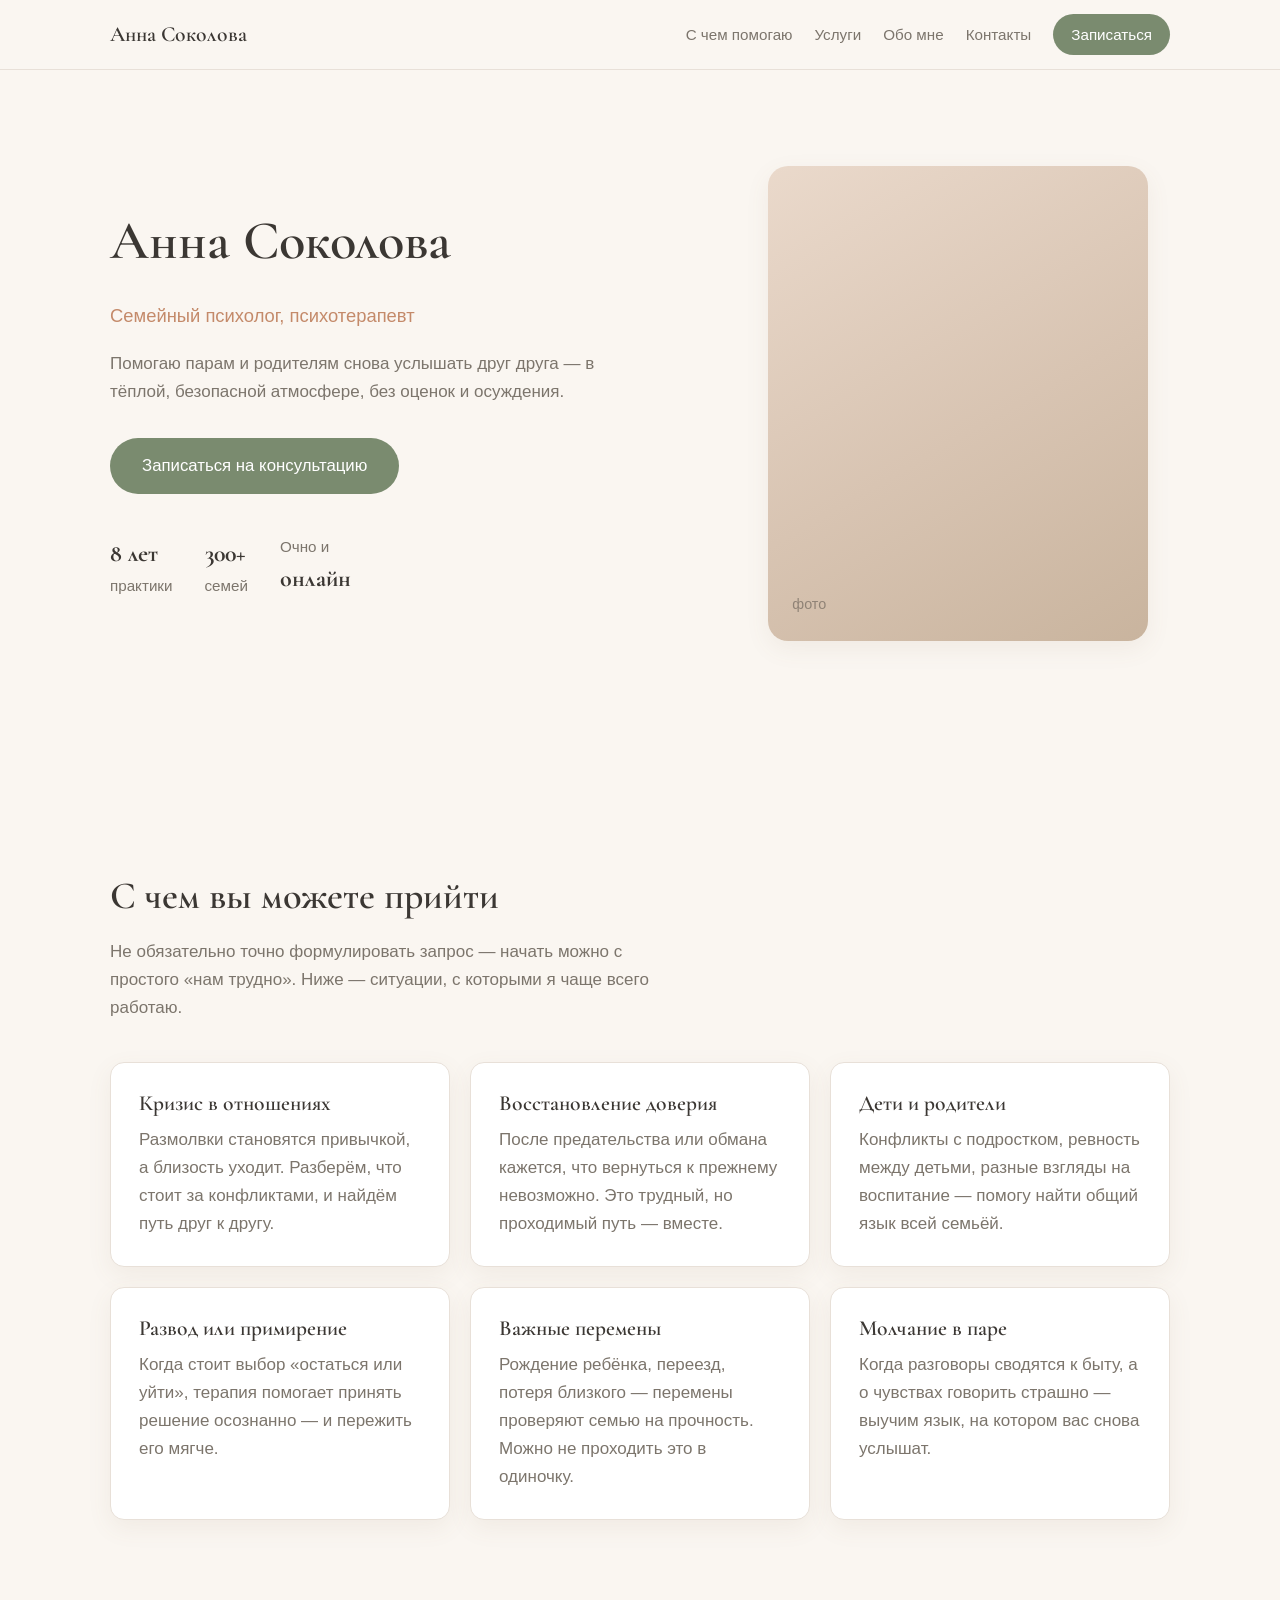
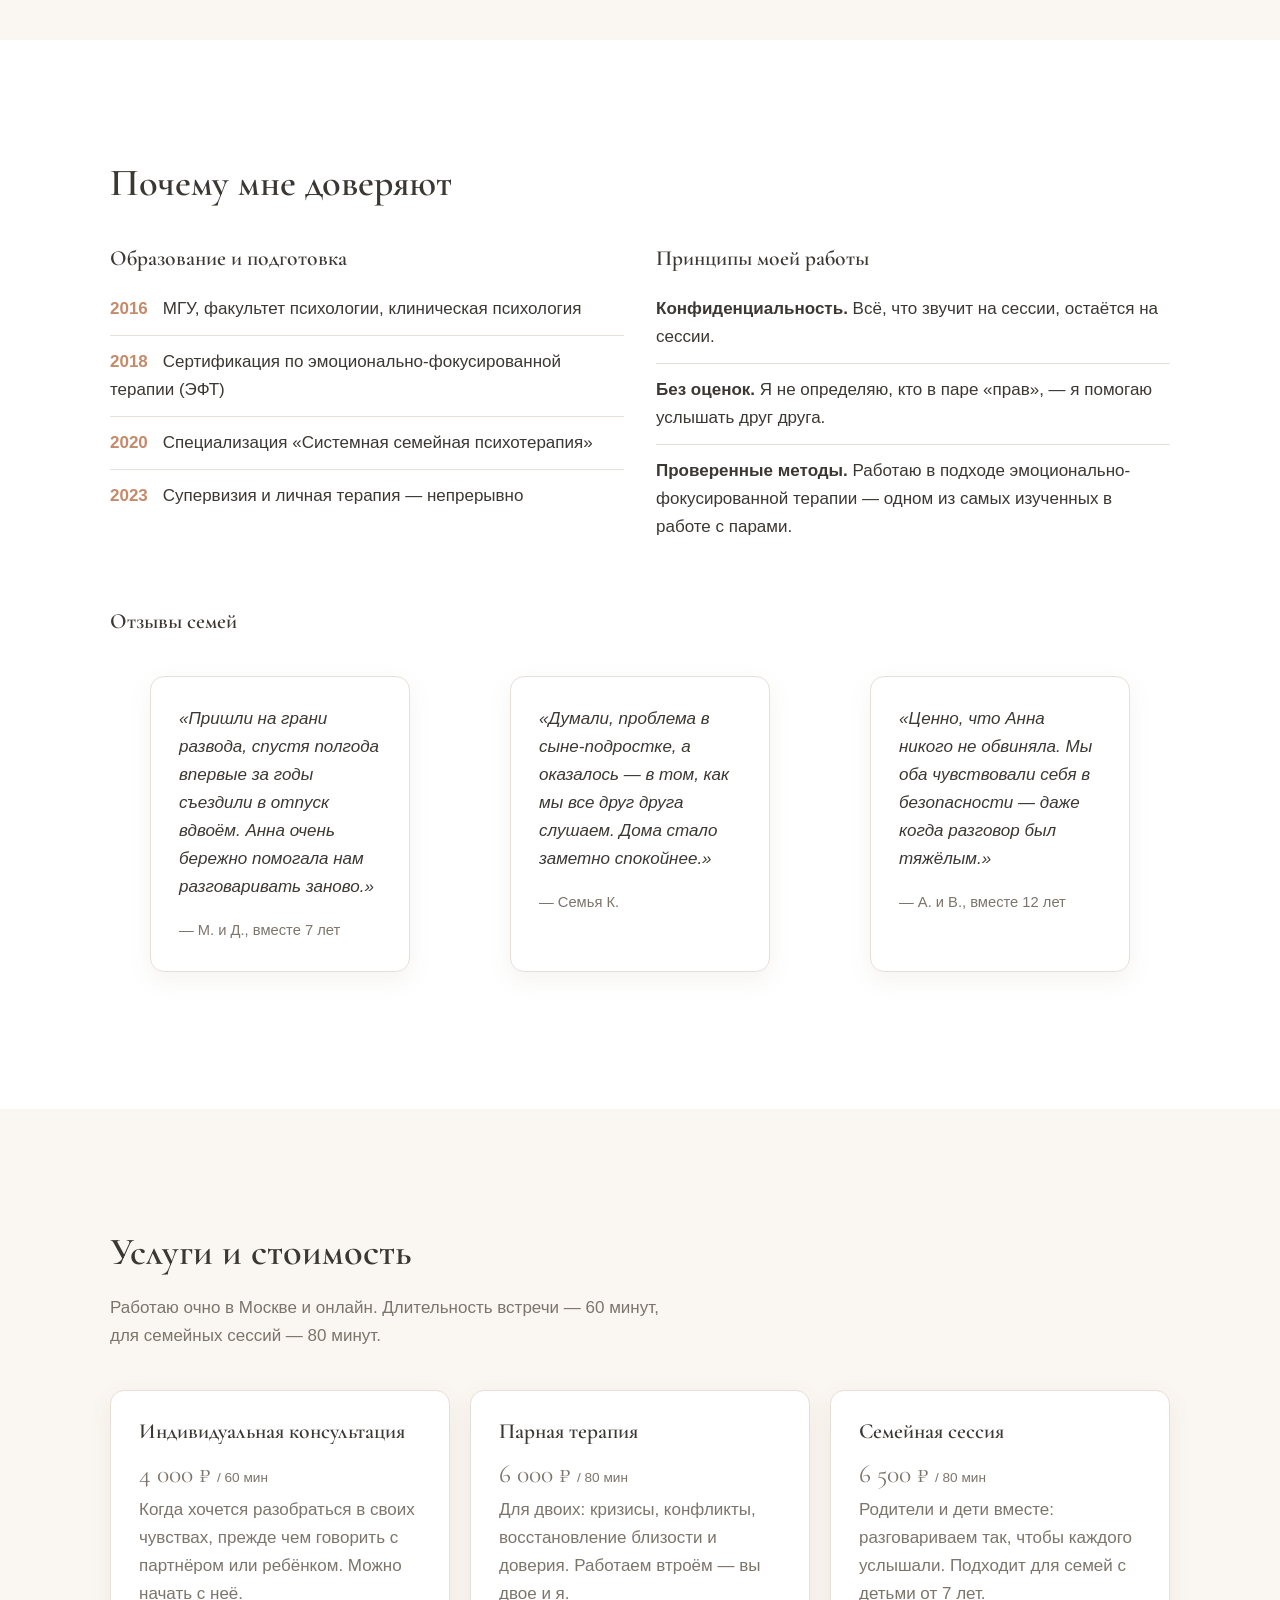
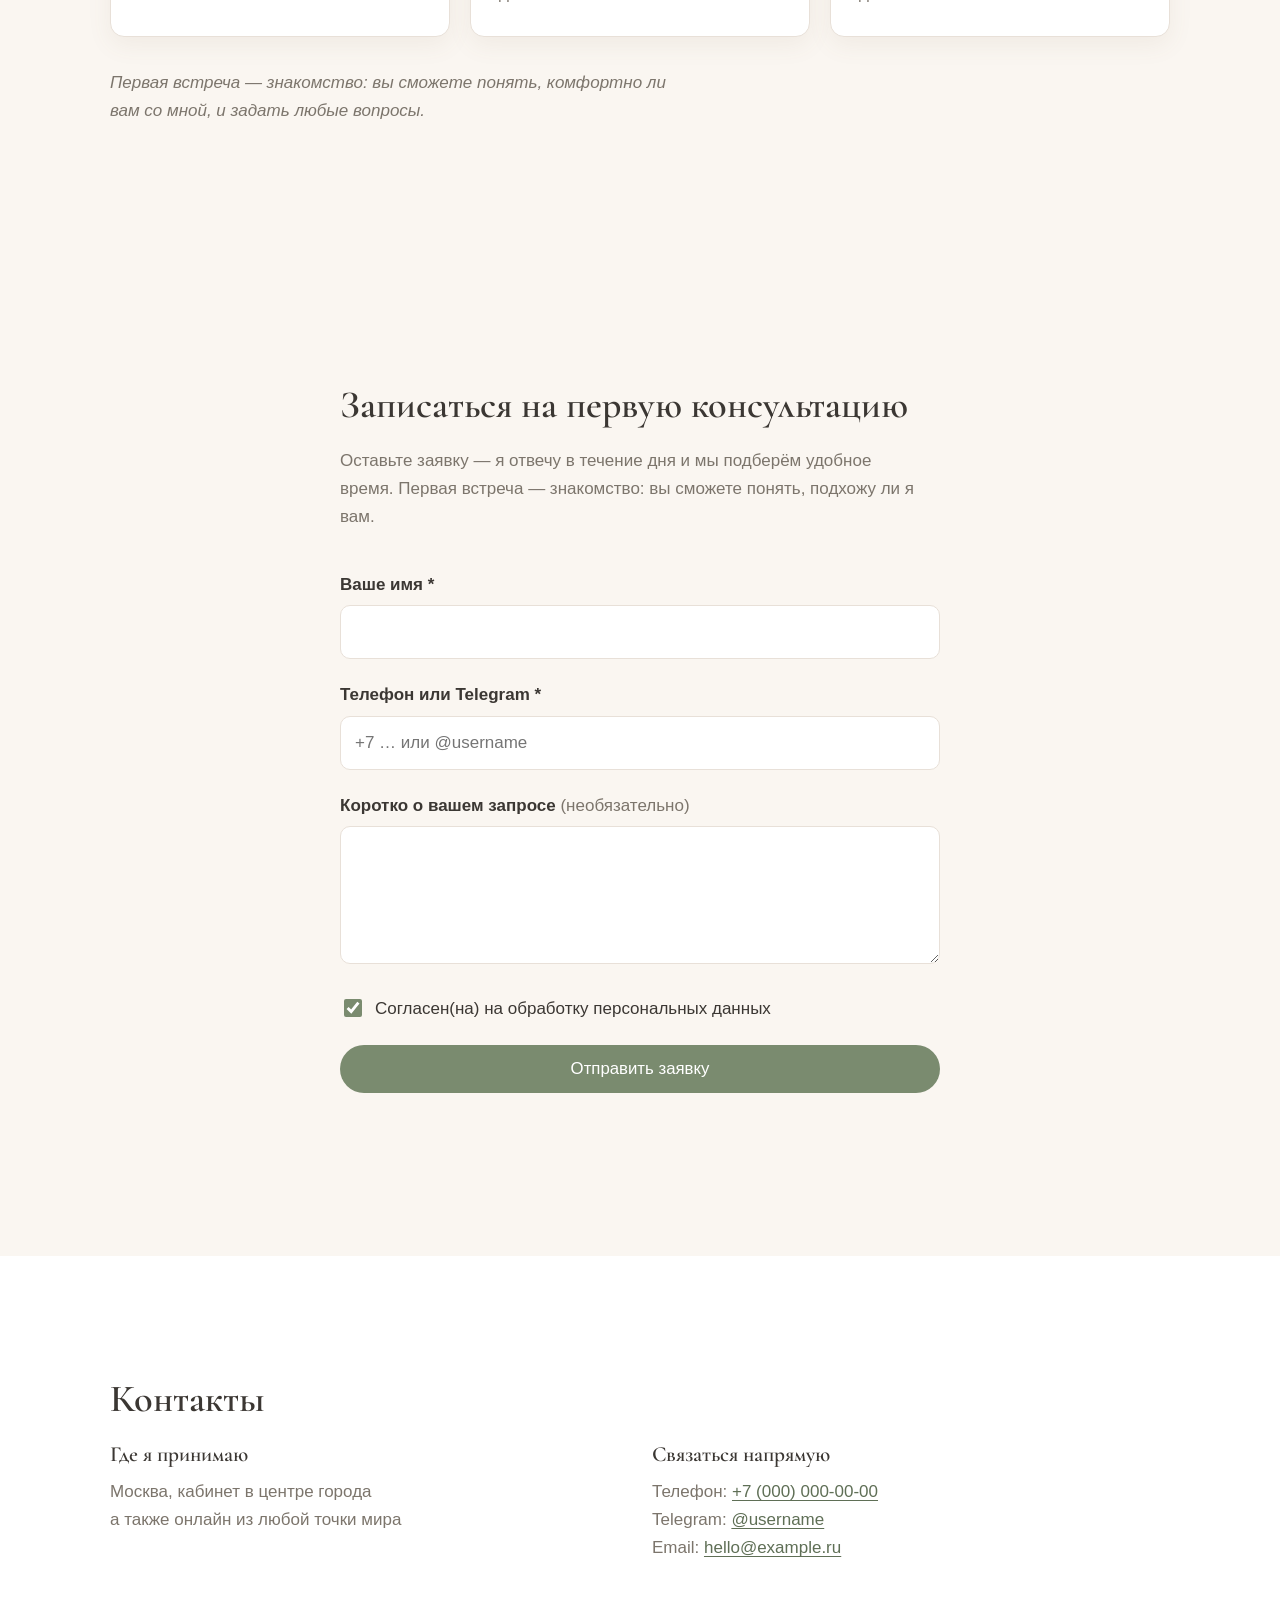
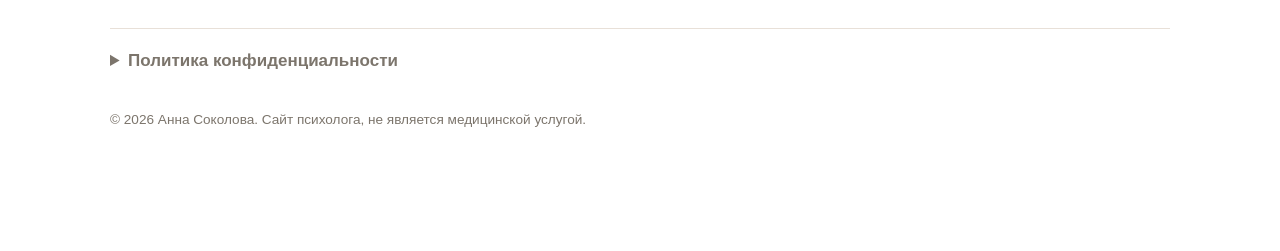
==== index.html @ ad9cd072 "Рабочая версия сайта-визитки (сохранение от 25.10.2026) Одностраничный сайт семейного психотерапевта" ====
<!DOCTYPE html>
<html lang="ru">
<head>
  <meta charset="UTF-8">
  <meta name="viewport" content="width=device-width, initial-scale=1.0">
  <!-- ЗАМЕНИТЬ: имя и описание для поисковиков -->
  <title>Анна Соколова — семейный психолог, психотерапевт</title>
  <meta name="description" content="Семейная терапия в тёплой и бережной атмосфере. Помогаю парам и родителям восстановить близость и понимание. Очно и онлайн.">
  <!-- Open Graph -->
  <meta property="og:title" content="Анна Соколова — семейный психолог">
  <meta property="og:description" content="Семейная терапия: восстановление доверия, детско-родительские конфликты, кризисы отношений.">
  <meta property="og:type" content="website">

  <link rel="preconnect" href="https://fonts.googleapis.com">
  <link rel="preconnect" href="https://fonts.gstatic.com" crossorigin>
  <link href="https://fonts.googleapis.com/css2?family=Cormorant+Garamond:wght@500;600&display=swap" rel="stylesheet">
  <link rel="stylesheet" href="css/style.css">
</head>
<body>

  <header class="site-header">
    <div class="container header-inner">
      <!-- ЗАМЕНИТЬ: ваше имя -->
      <a class="logo" href="#hero">Анна Соколова</a>
      <nav class="nav" aria-label="Основная навигация">
        <a href="#benefits">С чем помогаю</a>
        <a href="#services">Услуги</a>
        <a href="about.html">Обо мне</a>
        <a href="#contacts">Контакты</a>
        <a href="#form" class="nav-cta">Записаться</a>
      </nav>
    </div>
  </header>

  <main>

    <!-- ================= HERO ================= -->
    <section id="hero" class="hero">
      <div class="container hero-inner">
        <div class="hero-text">
          <!-- ЗАМЕНИТЬ: имя, специализация, подзаголовок, факты -->
          <h1>Анна Соколова</h1>
          <p class="hero-subtitle">Семейный психолог, психотерапевт</p>
          <p class="hero-lead">
            Помогаю парам и родителям снова услышать друг друга — в тёплой,
            безопасной атмосфере, без оценок и осуждения.
          </p>
          <a href="#form" class="btn btn-primary">Записаться на консультацию</a>
          <ul class="hero-facts">
            <li><strong>8 лет</strong> практики</li>
            <li><strong>300+</strong> семей</li>
            <li>Очно и <strong>онлайн</strong></li>
          </ul>
        </div>
        <div class="hero-photo">
          <!-- ЗАМЕНИТЬ: фото специалиста — подставьте <img src="img/photo.webp" alt="Анна Соколова, семейный психолог"> -->
          <div class="photo-placeholder" role="img" aria-label="Фото специалиста (заменить)">фото</div>
        </div>
      </div>
    </section>

    <!-- ================= ПОЛЬЗА ================= -->
    <section id="benefits" class="section reveal">
      <div class="container">
        <h2>С чем вы можете прийти</h2>
        <p class="section-lead">
          Не обязательно точно формулировать запрос — начать можно с простого
          «нам трудно». Ниже — ситуации, с которыми я чаще всего работаю.
        </p>
        <div class="cards-grid">
          <!-- ЗАМЕНИТЬ: тексты карточек -->
          <article class="card">
            <h3>Кризис в отношениях</h3>
            <p>Размолвки становятся привычкой, а близость уходит. Разберём, что стоит за конфликтами, и найдём путь друг к другу.</p>
          </article>
          <article class="card">
            <h3>Восстановление доверия</h3>
            <p>После предательства или обмана кажется, что вернуться к прежнему невозможно. Это трудный, но проходимый путь — вместе.</p>
          </article>
          <article class="card">
            <h3>Дети и родители</h3>
            <p>Конфликты с подростком, ревность между детьми, разные взгляды на воспитание — помогу найти общий язык всей семьёй.</p>
          </article>
          <article class="card">
            <h3>Развод или примирение</h3>
            <p>Когда стоит выбор «остаться или уйти», терапия помогает принять решение осознанно — и пережить его мягче.</p>
          </article>
          <article class="card">
            <h3>Важные перемены</h3>
            <p>Рождение ребёнка, переезд, потеря близкого — перемены проверяют семью на прочность. Можно не проходить это в одиночку.</p>
          </article>
          <article class="card">
            <h3>Молчание в паре</h3>
            <p>Когда разговоры сводятся к быту, а о чувствах говорить страшно — выучим язык, на котором вас снова услышат.</p>
          </article>
        </div>
      </div>
    </section>

    <!-- ================= ДОВЕРИЕ ================= -->
    <section id="trust" class="section section-alt reveal">
      <div class="container">
        <h2>Почему мне доверяют</h2>
        <div class="trust-columns">
          <div class="trust-block">
            <h3>Образование и подготовка</h3>
            <!-- ЗАМЕНИТЬ: ваши дипломы и курсы -->
            <ul class="trust-list">
              <li><span class="trust-year">2016</span> МГУ, факультет психологии, клиническая психология</li>
              <li><span class="trust-year">2018</span> Сертификация по эмоционально-фокусированной терапии (ЭФТ)</li>
              <li><span class="trust-year">2020</span> Специализация «Системная семейная психотерапия»</li>
              <li><span class="trust-year">2023</span> Супервизия и личная терапия — непрерывно</li>
            </ul>
          </div>

          <div class="trust-block">
            <h3>Принципы моей работы</h3>
            <ul class="trust-list">
              <li><strong>Конфиденциальность.</strong> Всё, что звучит на сессии, остаётся на сессии.</li>
              <li><strong>Без оценок.</strong> Я не определяю, кто в паре «прав», — я помогаю услышать друг друга.</li>
              <li><strong>Проверенные методы.</strong> Работаю в подходе эмоционально-фокусированной терапии — одном из самых изученных в работе с парами.</li>
            </ul>
          </div>
        </div>

        <h3 class="reviews-title">Отзывы семей</h3>
        <div class="cards-grid reviews">
          <!-- ЗАМЕНИТЬ: реальные отзывы (с согласия клиентов) -->
          <blockquote class="card review">
            <p>«Пришли на грани развода, спустя полгода впервые за годы съездили в отпуск вдвоём. Анна очень бережно помогала нам разговаривать заново.»</p>
            <footer>— М. и Д., вместе 7 лет</footer>
          </blockquote>
          <blockquote class="card review">
            <p>«Думали, проблема в сыне-подростке, а оказалось — в том, как мы все друг друга слушаем. Дома стало заметно спокойнее.»</p>
            <footer>— Семья К.</footer>
          </blockquote>
          <blockquote class="card review">
            <p>«Ценно, что Анна никого не обвиняла. Мы оба чувствовали себя в безопасности — даже когда разговор был тяжёлым.»</p>
            <footer>— А. и В., вместе 12 лет</footer>
          </blockquote>
        </div>
      </div>
    </section>

    <!-- ================= УСЛУГИ И ЦЕНЫ ================= -->
    <section id="services" class="section reveal">
      <div class="container">
        <h2>Услуги и стоимость</h2>
        <p class="section-lead">
          <!-- ЗАМЕНИТЬ: актуальные цены и форматы -->
          Работаю очно в Москве и онлайн. Длительность встречи — 60 минут,
          для семейных сессий — 80 минут.
        </p>
        <div class="cards-grid">
          <article class="card service-card">
            <h3>Индивидуальная консультация</h3>
            <p class="service-price">4 000 ₽ <span>/ 60 мин</span></p>
            <p>Когда хочется разобраться в своих чувствах, прежде чем говорить с партнёром или ребёнком. Можно начать с неё.</p>
          </article>
          <article class="card service-card">
            <h3>Парная терапия</h3>
            <p class="service-price">6 000 ₽ <span>/ 80 мин</span></p>
            <p>Для двоих: кризисы, конфликты, восстановление близости и доверия. Работаем втроём — вы двое и я.</p>
          </article>
          <article class="card service-card">
            <h3>Семейная сессия</h3>
            <p class="service-price">6 500 ₽ <span>/ 80 мин</span></p>
            <p>Родители и дети вместе: разговариваем так, чтобы каждого услышали. Подходит для семей с детьми от 7 лет.</p>
          </article>
        </div>
        <p class="service-note">Первая встреча — знакомство: вы сможете понять, комфортно ли вам со мной, и задать любые вопросы.</p>
      </div>
    </section>

    <!-- ================= ФОРМА ================= -->
    <section id="form" class="section reveal">
      <div class="container narrow">
        <h2>Записаться на первую консультацию</h2>
        <p class="section-lead">
          Оставьте заявку — я отвечу в течение дня и мы подберём удобное время.
          Первая встреча — знакомство: вы сможете понять, подхожу ли я вам.
        </p>

        <form id="lead-form" novalidate>
          <div class="field">
            <label for="name">Ваше имя <span aria-hidden="true">*</span></label>
            <input type="text" id="name" name="name" autocomplete="name" required>
            <p class="field-error" id="error-name" hidden>Укажите, пожалуйста, имя</p>
          </div>

          <div class="field">
            <label for="contact">Телефон или Telegram <span aria-hidden="true">*</span></label>
            <input type="text" id="contact" name="contact" autocomplete="tel" placeholder="+7 … или @username" required>
            <p class="field-error" id="error-contact" hidden>Укажите способ связи</p>
          </div>

          <div class="field">
            <label for="message">Коротко о вашем запросе <span class="optional">(необязательно)</span></label>
            <textarea id="message" name="message" rows="4" maxlength="500"></textarea>
          </div>

          <div class="field field-consent">
            <input type="checkbox" id="consent" name="consent" checked required>
            <label for="consent">Согласен(на) на обработку персональных данных</label>
            <p class="field-error" id="error-consent" hidden>Для отправки нужно согласие</p>
          </div>

          <button type="submit" class="btn btn-primary btn-submit">Отправить заявку</button>

          <p id="form-status" class="form-status" role="status" aria-live="polite"></p>
        </form>
      </div>
    </section>

    <!-- ================= КОНТАКТЫ / ФУТЕР ================= -->
    <footer id="contacts" class="section section-alt site-footer">
      <div class="container">
        <h2>Контакты</h2>
        <!-- ЗАМЕНИТЬ: город, контакты, ссылки -->
        <div class="contacts-grid">
          <div>
            <h3>Где я принимаю</h3>
            <p>Москва, кабинет в центре города<br>а также онлайн из любой точки мира</p>
          </div>
          <div>
            <h3>Связаться напрямую</h3>
            <p>
              Телефон: <a href="tel:+70000000000">+7 (000) 000-00-00</a><br>
              Telegram: <a href="https://t.me/username" rel="noopener">@username</a><br>
              Email: <a href="mailto:hello@example.ru">hello@example.ru</a>
            </p>
          </div>
        </div>

        <details class="privacy">
          <summary>Политика конфиденциальности</summary>
          <!-- ЗАМЕНИТЬ: полный текст политики -->
          <p>
            Данные, указанные в форме (имя и способ связи), используются
            исключительно для ответа на вашу заявку и не передаются третьим
            лицам. По запросу ваши данные будут удалены.
          </p>
        </details>

        <p class="copyright">© <span id="year"></span> Анна Соколова. Сайт психолога, не является медицинской услугой.</p>
      </div>
    </footer>

  </main>

  <script src="js/script.js" defer></script>
</body>
</html>
---- css/style.css ----
/* ============================================================
   Сайт-визитка семейного психолога
   Стиль: спокойный, тёплый. Mobile-first.
   ============================================================ */

:root {
  --color-bg: #FAF6F1;
  --color-surface: #FFFFFF;
  --color-primary: #7A8B6F;
  --color-primary-dark: #5F6F56;
  --color-accent: #C48A6A;
  --color-text: #3B3733;
  --color-text-muted: #7C756C;
  --color-border: #E8E0D8;

  --font-serif: "Cormorant Garamond", Georgia, "Times New Roman", serif;
  --font-sans: -apple-system, BlinkMacSystemFont, "Segoe UI", Roboto, "Helvetica Neue", Arial, sans-serif;

  --radius: 14px;
  --shadow: 0 8px 24px rgba(122, 96, 74, 0.08);
  --container: 1100px;
  --section-pad: 88px;
}

/* ---------- База ---------- */

*, *::before, *::after {
  box-sizing: border-box;
}

html {
  scroll-behavior: smooth;
}

body {
  margin: 0;
  font-family: var(--font-sans);
  font-size: 1.0625rem;
  line-height: 1.65;
  color: var(--color-text);
  background-color: var(--color-bg);
  -webkit-font-smoothing: antialiased;
}

h1, h2, h3 {
  font-family: var(--font-serif);
  font-weight: 600;
  line-height: 1.2;
  color: var(--color-text);
  margin: 0 0 0.5em;
}

h1 { font-size: clamp(2.4rem, 5vw, 3.4rem); }
h2 { font-size: clamp(1.8rem, 3.5vw, 2.4rem); }
h3 { font-size: 1.35rem; }

p { margin: 0 0 1em; }

a {
  color: var(--color-primary-dark);
  text-decoration: underline;
  text-underline-offset: 3px;
}

a:hover { color: var(--color-accent); }

:focus-visible {
  outline: 3px solid var(--color-accent);
  outline-offset: 2px;
  border-radius: 4px;
}

img { max-width: 100%; height: auto; display: block; }

.container {
  max-width: var(--container);
  margin: 0 auto;
  padding: 0 20px;
}

.container.narrow { max-width: 640px; }

.section { padding: var(--section-pad) 0; }

.section-alt { background-color: var(--color-surface); }

.section-lead {
  max-width: 34em;
  color: var(--color-text-muted);
  margin-bottom: 2.5rem;
}

/* ---------- Шапка ---------- */

.site-header {
  position: sticky;
  top: 0;
  z-index: 10;
  background-color: rgba(250, 246, 241, 0.92);
  backdrop-filter: blur(8px);
  border-bottom: 1px solid var(--color-border);
}

.header-inner {
  display: flex;
  align-items: center;
  justify-content: space-between;
  gap: 16px;
  padding-top: 14px;
  padding-bottom: 14px;
}

.logo {
  font-family: var(--font-serif);
  font-size: 1.35rem;
  font-weight: 600;
  color: var(--color-text);
  text-decoration: none;
  white-space: nowrap;
}

.nav {
  display: flex;
  align-items: center;
  gap: 22px;
  flex-wrap: wrap;
  justify-content: flex-end;
}

.nav a {
  color: var(--color-text-muted);
  text-decoration: none;
  font-size: 0.95rem;
}

.nav a:hover { color: var(--color-primary-dark); }

.nav .nav-cta {
  color: var(--color-surface);
  background-color: var(--color-primary);
  padding: 8px 18px;
  border-radius: 999px;
}

.nav .nav-cta:hover { background-color: var(--color-primary-dark); color: var(--color-surface); }

/* ---------- Кнопки ---------- */

.btn {
  display: inline-block;
  font-size: 1.05rem;
  padding: 14px 32px;
  border-radius: 999px;
  border: none;
  cursor: pointer;
  text-decoration: none;
  text-align: center;
  transition: background-color 0.2s ease;
}

.btn-primary {
  background-color: var(--color-primary);
  color: var(--color-surface);
}

.btn-primary:hover {
  background-color: var(--color-primary-dark);
  color: var(--color-surface);
}

.btn-primary:disabled {
  background-color: var(--color-text-muted);
  cursor: not-allowed;
}

/* ---------- Hero ---------- */

.hero {
  padding: 64px 0 80px;
}

.hero-inner {
  display: grid;
  gap: 40px;
  align-items: center;
}

.hero-subtitle {
  font-size: 1.15rem;
  color: var(--color-accent);
  margin-bottom: 1em;
}

.hero-lead {
  max-width: 30em;
  color: var(--color-text-muted);
  margin-bottom: 2rem;
}

.hero-facts {
  display: flex;
  gap: 32px;
  flex-wrap: wrap;
  list-style: none;
  padding: 0;
  margin: 2.5rem 0 0;
  color: var(--color-text-muted);
  font-size: 0.95rem;
}

.hero-facts strong {
  display: block;
  font-family: var(--font-serif);
  font-size: 1.5rem;
  color: var(--color-text);
}

.hero-photo { display: flex; justify-content: center; }

.photo-placeholder {
  width: 100%;
  max-width: 380px;
  aspect-ratio: 4 / 5;
  border-radius: 20px;
  background: linear-gradient(150deg, #EAD9CB 0%, #D8C4B2 55%, #C9B49E 100%);
  display: flex;
  align-items: flex-end;
  padding: 24px;
  color: rgba(59, 55, 51, 0.45);
  font-size: 0.9rem;
  box-shadow: var(--shadow);
}

/* ---------- Карточки ---------- */

.cards-grid {
  display: grid;
  gap: 20px;
  grid-template-columns: 1fr;
}

.card {
  background-color: var(--color-surface);
  border: 1px solid var(--color-border);
  border-radius: var(--radius);
  padding: 28px;
  box-shadow: var(--shadow);
}

.card p:last-child { margin-bottom: 0; }

.card h3 { margin-bottom: 0.4em; }

.card p { color: var(--color-text-muted); margin-bottom: 0; }

/* ---------- Доверие ---------- */

.trust-columns {
  display: grid;
  gap: 32px;
  margin: 2.5rem 0 3.5rem;
}

.trust-list {
  list-style: none;
  padding: 0;
  margin: 0;
}

.trust-list li {
  padding: 12px 0;
  border-bottom: 1px solid var(--color-border);
}

.trust-list li:last-child { border-bottom: none; }

.trust-year {
  display: inline-block;
  min-width: 48px;
  font-weight: 600;
  color: var(--color-accent);
}

.reviews-title { margin-bottom: 1.5rem; }

.review p {
  font-style: italic;
  color: var(--color-text);
  margin-bottom: 1em;
}

.review footer {
  color: var(--color-text-muted);
  font-size: 0.92rem;
}

/* ---------- Форма ---------- */

#form .container.narrow { max-width: 640px; }

.field { margin-bottom: 22px; }

.field label {
  display: block;
  margin-bottom: 6px;
  font-weight: 600;
}

.field .optional {
  font-weight: 400;
  color: var(--color-text-muted);
}

.field input[type="text"],
.field textarea {
  width: 100%;
  font: inherit;
  padding: 12px 14px;
  border: 1px solid var(--color-border);
  border-radius: 10px;
  background-color: var(--color-surface);
  color: var(--color-text);
}

.field textarea { resize: vertical; }

.field input[type="text"]:focus,
.field textarea:focus {
  border-color: var(--color-primary);
  outline: 2px solid rgba(122, 139, 111, 0.35);
}

.field.invalid input[type="text"],
.field.invalid textarea {
  border-color: #B4573E;
}

.field-error {
  color: #A34B34;
  font-size: 0.9rem;
  margin: 6px 0 0;
}

.field-consent {
  display: grid;
  grid-template-columns: auto 1fr;
  gap: 4px 10px;
  align-items: start;
}

.field-consent label { font-weight: 400; margin-bottom: 0; }

.field-consent .field-error { grid-column: 2; }

.field-consent input[type="checkbox"] {
  width: 18px;
  height: 18px;
  margin-top: 4px;
  accent-color: var(--color-primary);
}

.btn-submit { width: 100%; }

.form-status {
  margin: 18px 0 0;
  font-weight: 600;
  min-height: 1.5em;
}

.form-status.success { color: var(--color-primary-dark); }
.form-status.error { color: #A34B34; }

/* ---------- Контакты / футер ---------- */

.contacts-grid {
  display: grid;
  gap: 24px;
  margin-bottom: 3rem;
}

.contacts-grid p { color: var(--color-text-muted); }

.privacy {
  border-top: 1px solid var(--color-border);
  padding: 18px 0;
  margin-bottom: 1rem;
}

.privacy summary {
  cursor: pointer;
  font-weight: 600;
  color: var(--color-text-muted);
}

.privacy p { max-width: 40em; margin-top: 12px; color: var(--color-text-muted); }

.copyright {
  font-size: 0.85rem;
  color: var(--color-text-muted);
  margin: 0;
}

/* ---------- Услуги и цены ---------- */

.service-card { display: flex; flex-direction: column; }

.service-price {
  font-family: var(--font-serif);
  font-size: 1.6rem;
  color: var(--color-accent);
  margin: 0 0 0.5em;
}

.service-price span {
  font-family: var(--font-sans);
  font-size: 0.85rem;
  color: var(--color-text-muted);
}

.service-note {
  margin-top: 2rem;
  max-width: 34em;
  color: var(--color-text-muted);
  font-style: italic;
}

/* ---------- Страница «Обо мне» ---------- */

.about-inner {
  display: grid;
  gap: 40px;
  align-items: start;
}

.about-text p { max-width: 34em; }

.about-list { max-width: 640px; }

.about-cta {
  margin-top: 2.5rem;
  padding: 32px;
  background-color: var(--color-surface);
  border: 1px solid var(--color-border);
  border-radius: var(--radius);
  box-shadow: var(--shadow);
  text-align: center;
}

.about-cta p { margin-bottom: 1.2rem; }

/* ---------- Появление при скролле ---------- */

.reveal {
  opacity: 0;
  transform: translateY(24px);
  transition: opacity 0.6s ease, transform 0.6s ease;
}

.reveal.visible {
  opacity: 1;
  transform: none;
}

@media (prefers-reduced-motion: reduce) {
  html { scroll-behavior: auto; }
  .reveal {
    opacity: 1;
    transform: none;
    transition: none;
  }
}

/* ---------- Брейкпоинты ---------- */

@media (max-width: 480px) {
  .nav a:not(.nav-cta) { display: none; }
}

@media (min-width: 768px) {
  .cards-grid { grid-template-columns: repeat(2, 1fr); }
  .trust-columns { grid-template-columns: 1fr 1fr; }
  .contacts-grid { grid-template-columns: 1fr 1fr; }
  :root { --section-pad: 100px; }
}

@media (min-width: 1024px) {
  .cards-grid { grid-template-columns: repeat(3, 1fr); }
  .hero { padding: 96px 0 112px; }
  .hero-inner { grid-template-columns: 1.15fr 0.85fr; gap: 64px; }
  .about-inner { grid-template-columns: 0.85fr 1.15fr; gap: 64px; }
  :root { --section-pad: 120px; }
}
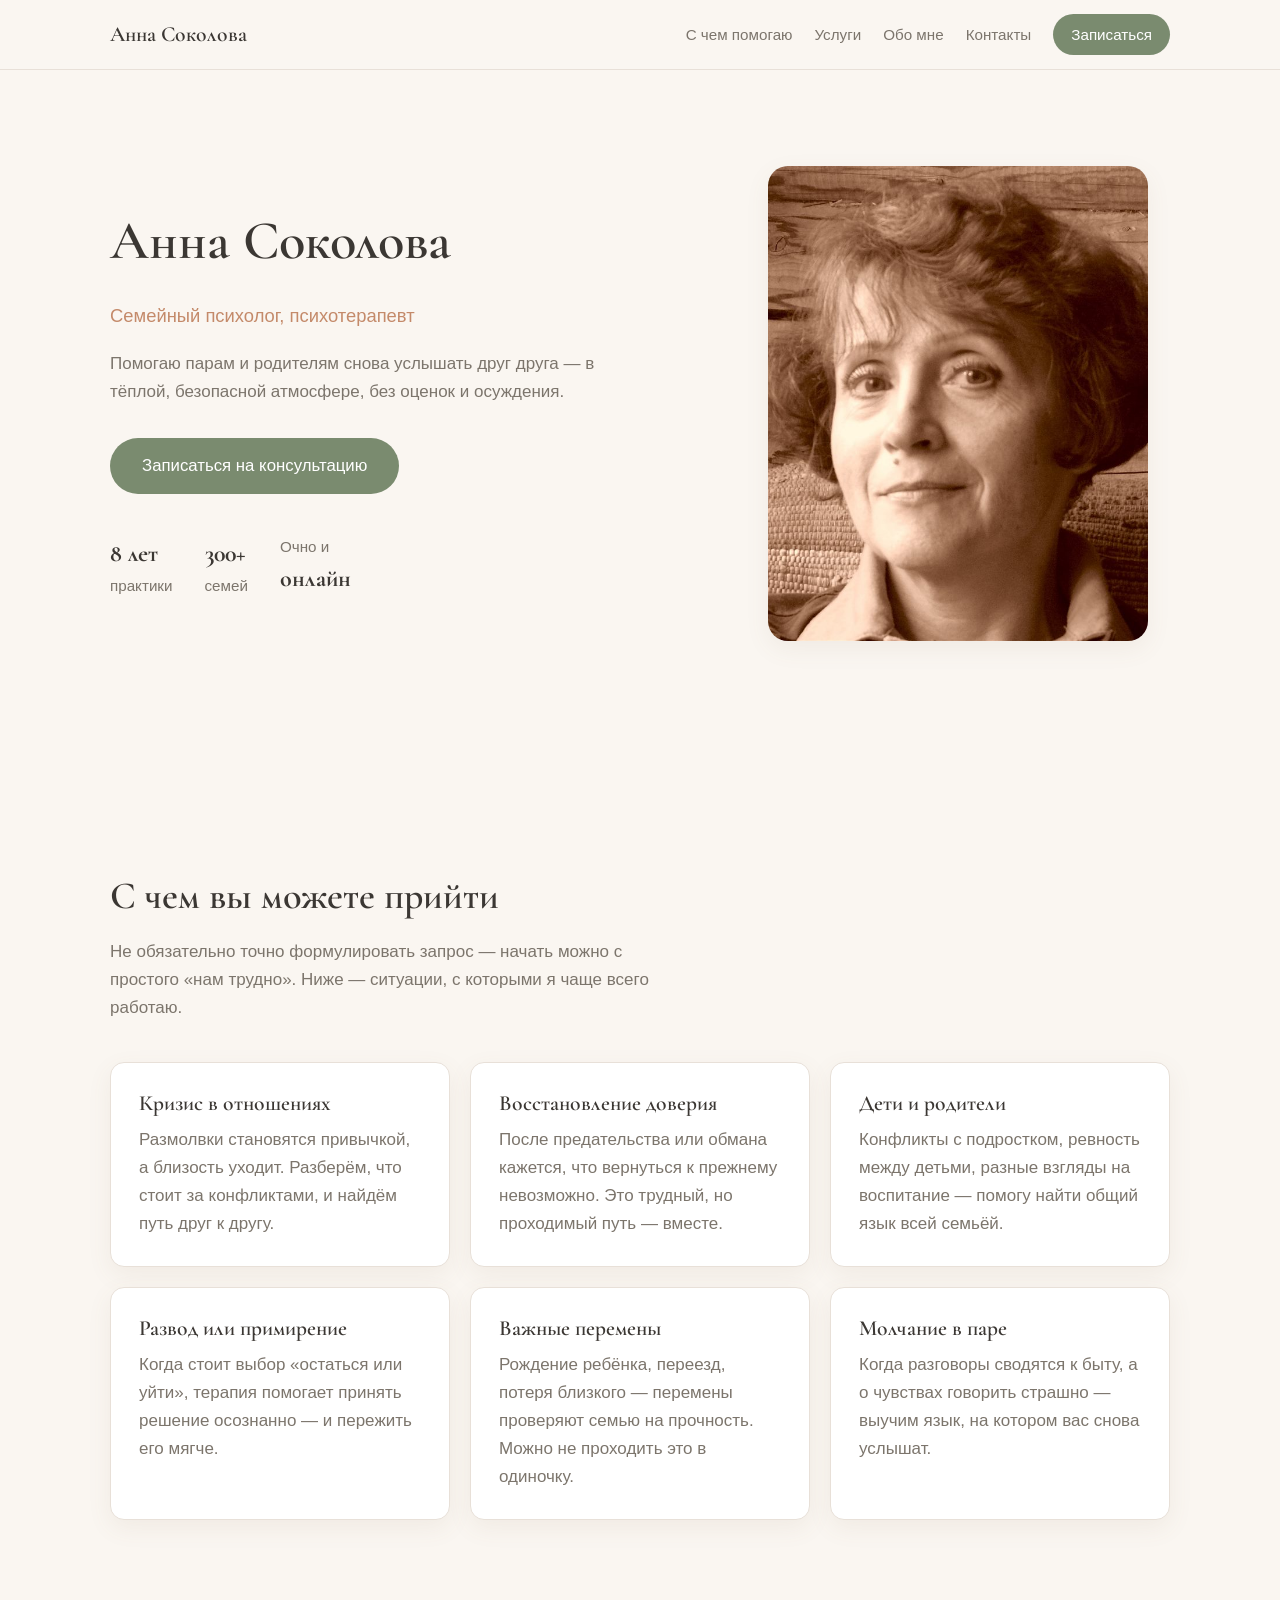
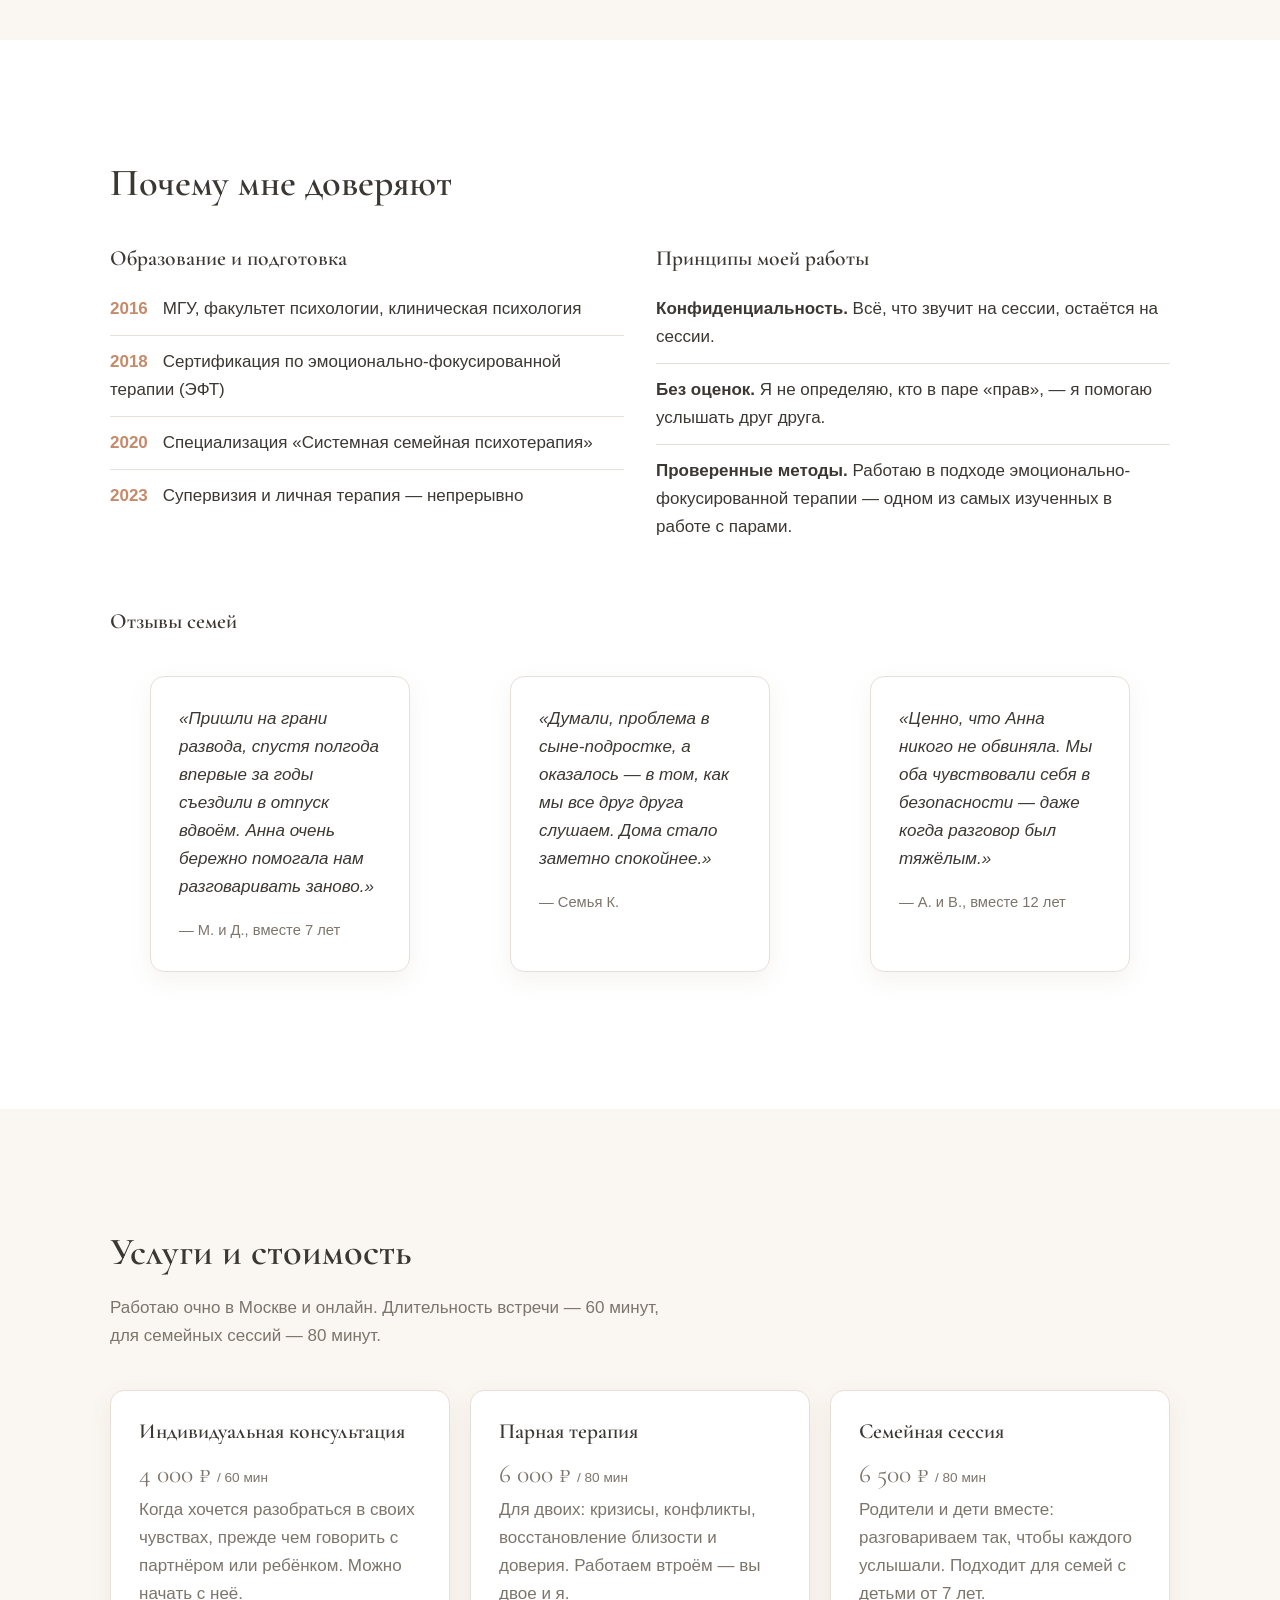
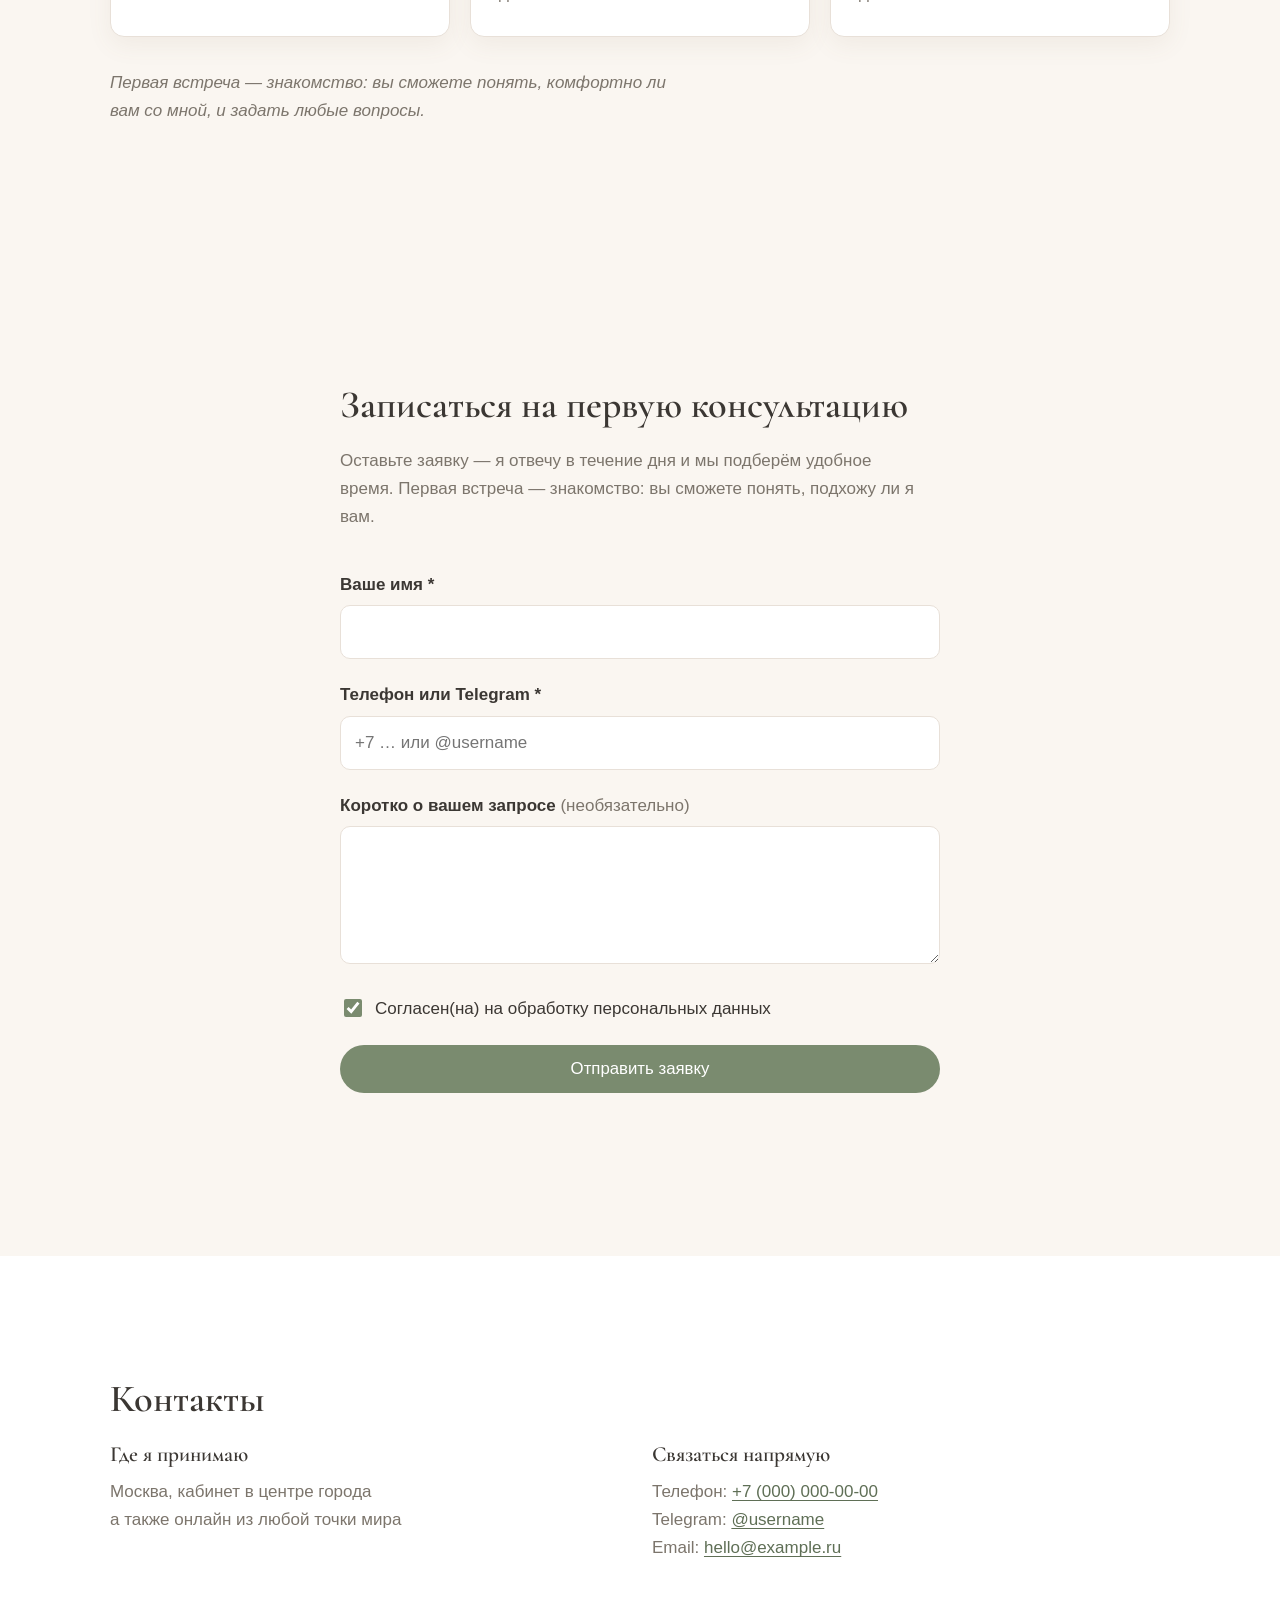
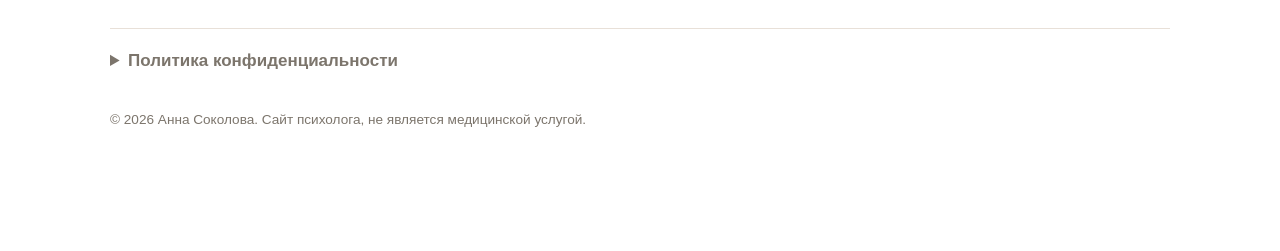
==== commit 74667d0c: "Добавлено реальное фото специалиста вместо плейсхолдера - img/photo.jpg: сжато 729 КБ → 113 КБ (900p" ====
--- a/index.html
+++ b/index.html
@@ -53,8 +53,7 @@
           </ul>
         </div>
         <div class="hero-photo">
-          <!-- ЗАМЕНИТЬ: фото специалиста — подставьте <img src="img/photo.webp" alt="Анна Соколова, семейный психолог"> -->
-          <div class="photo-placeholder" role="img" aria-label="Фото специалиста (заменить)">фото</div>
+          <img src="img/photo.jpg" width="900" height="817" alt="Галина Куранова, семейный психолог и психотерапевт">
         </div>
       </div>
     </section>
--- a/css/style.css
+++ b/css/style.css
@@ -216,6 +216,17 @@
 }
 
 .hero-photo { display: flex; justify-content: center; }
+
+.hero-photo img {
+  width: 100%;
+  max-width: 380px;
+  height: auto;
+  aspect-ratio: 4 / 5;
+  object-fit: cover;
+  object-position: 50% 25%;
+  border-radius: 20px;
+  box-shadow: var(--shadow);
+}
 
 .photo-placeholder {
   width: 100%;
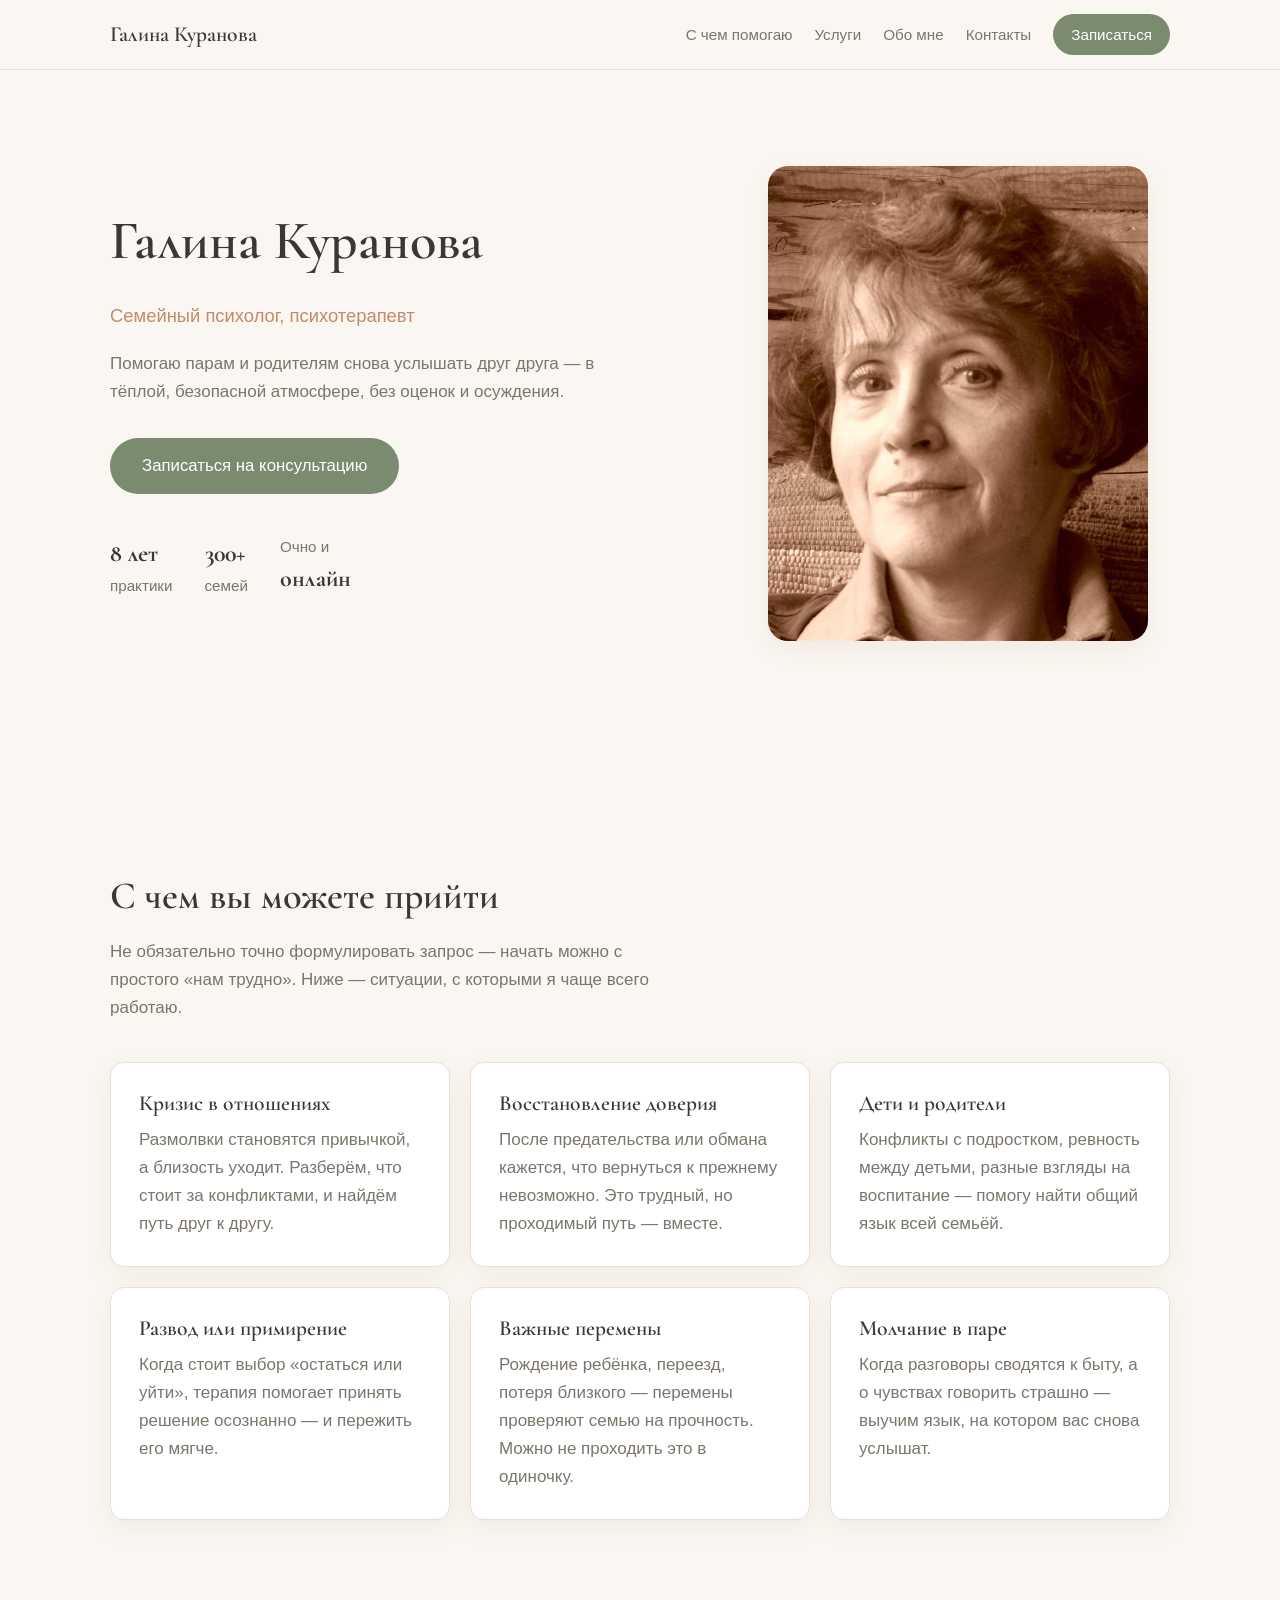
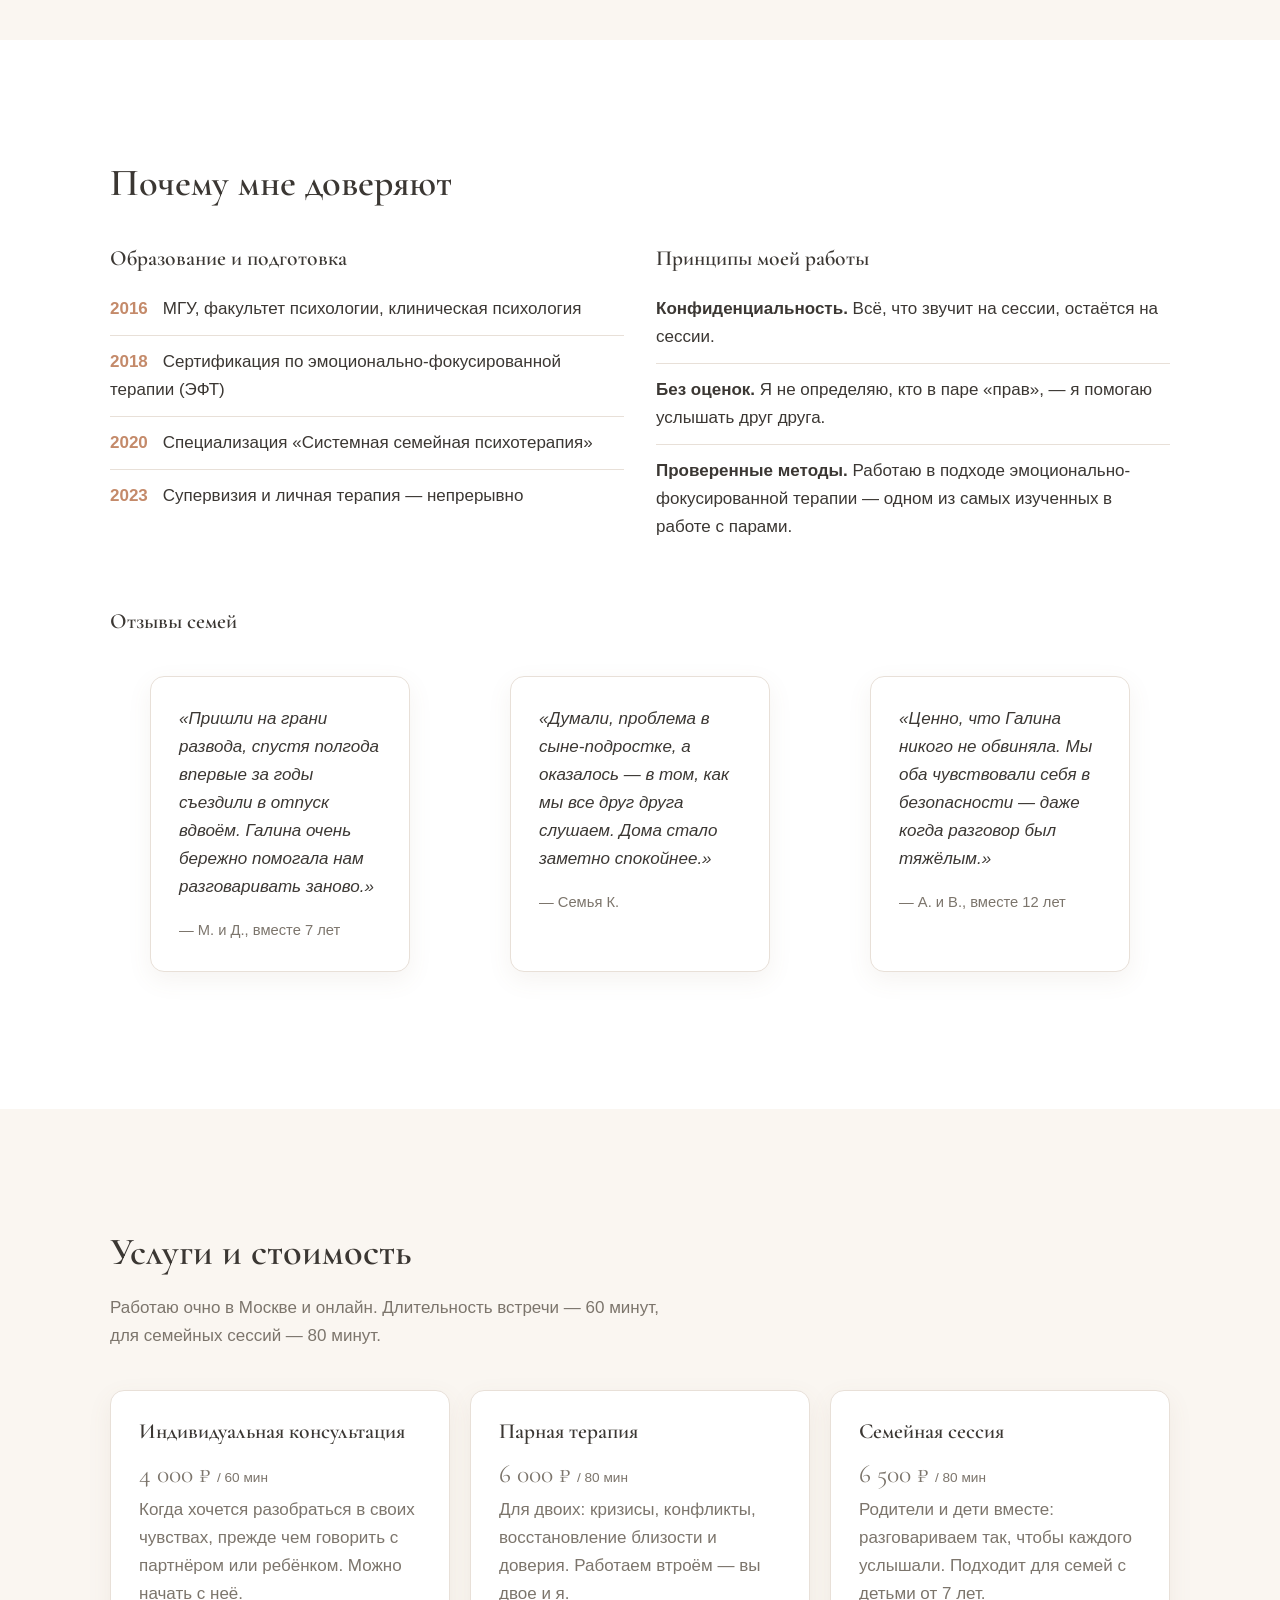
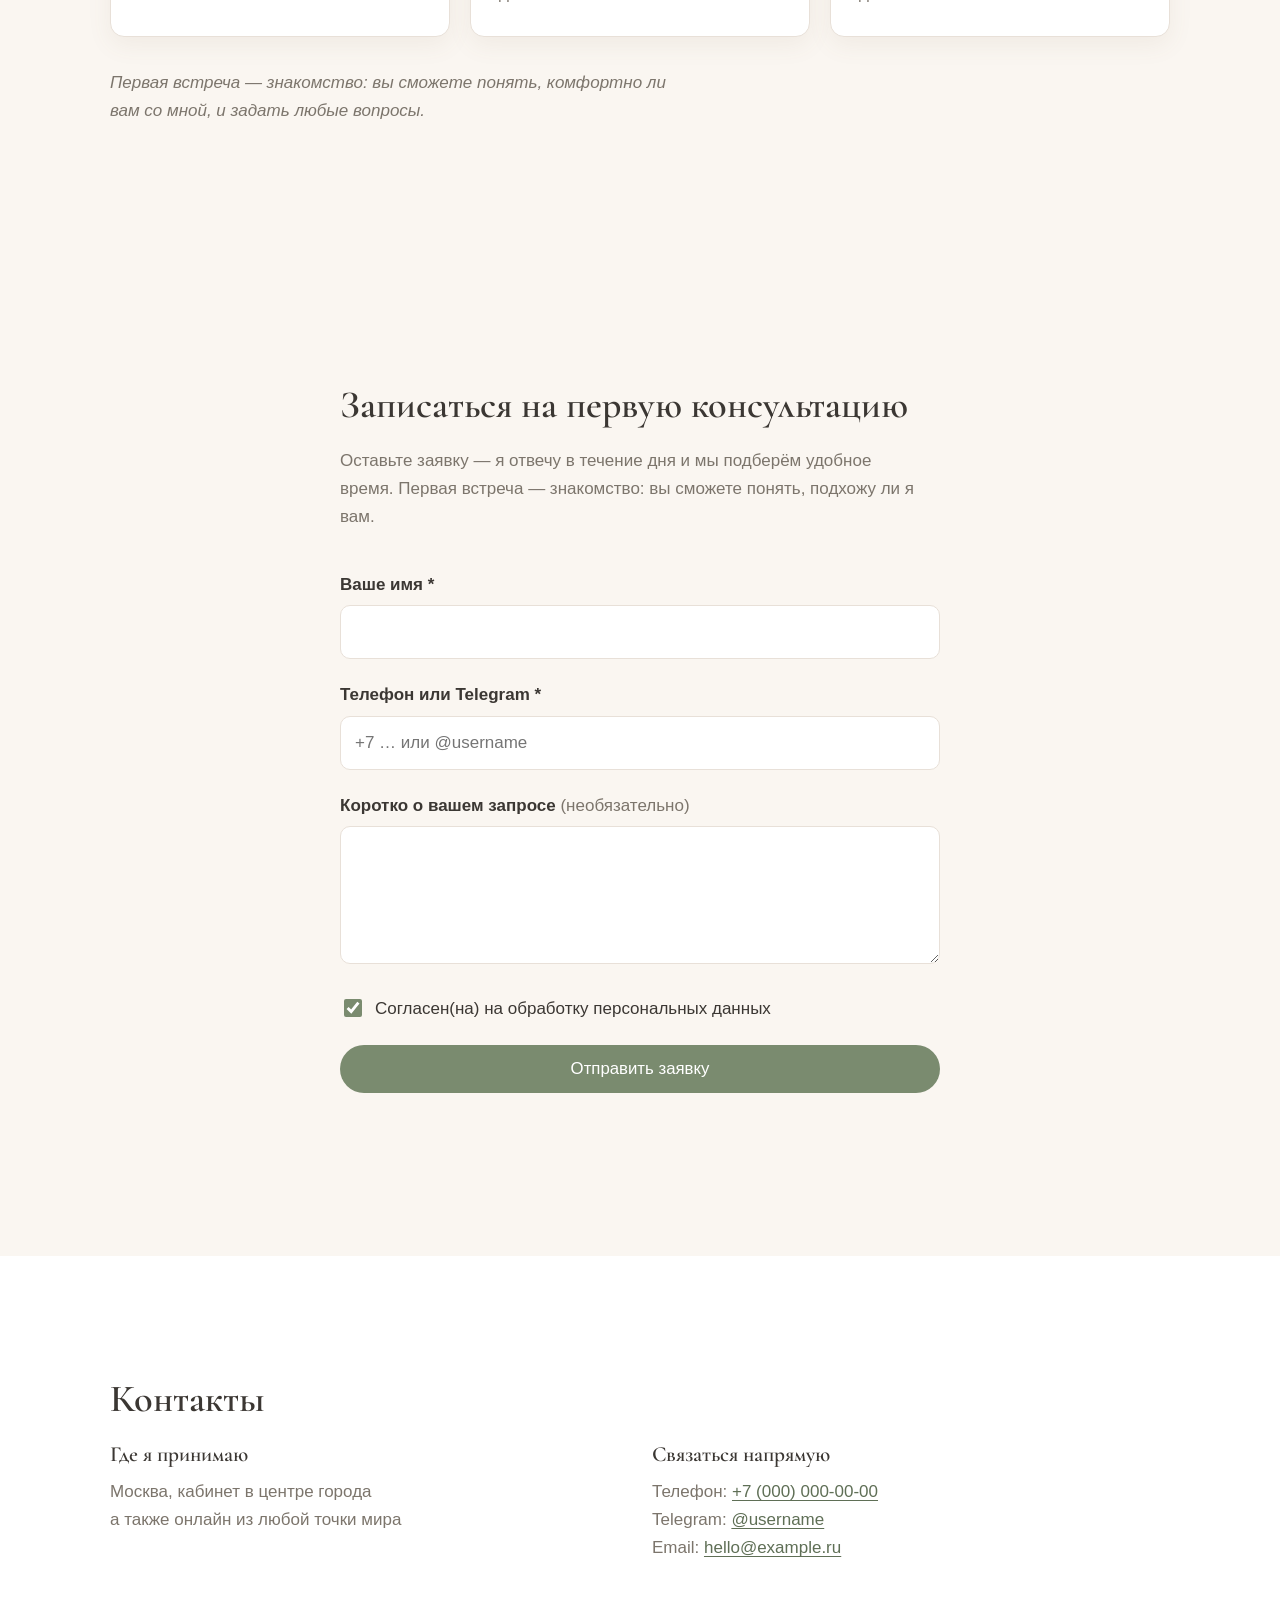
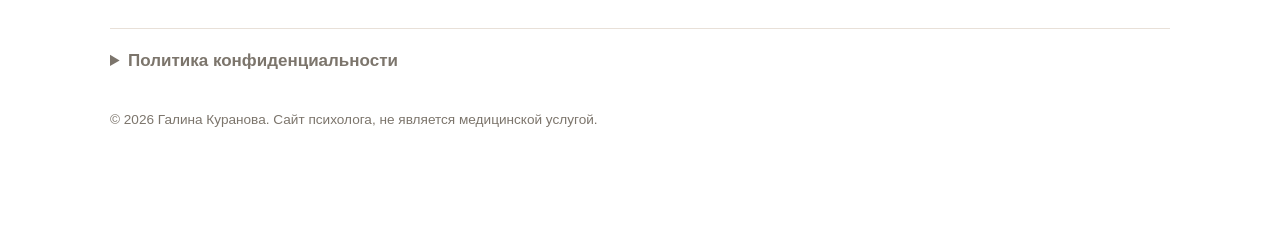
==== commit 3dce96f0: "Имя специалиста: Анна Соколова → Галина Куранова Заменено на всех страницах: title, Open Graph, лого" ====
--- a/index.html
+++ b/index.html
@@ -4,10 +4,10 @@
   <meta charset="UTF-8">
   <meta name="viewport" content="width=device-width, initial-scale=1.0">
   <!-- ЗАМЕНИТЬ: имя и описание для поисковиков -->
-  <title>Анна Соколова — семейный психолог, психотерапевт</title>
+  <title>Галина Куранова — семейный психолог, психотерапевт</title>
   <meta name="description" content="Семейная терапия в тёплой и бережной атмосфере. Помогаю парам и родителям восстановить близость и понимание. Очно и онлайн.">
   <!-- Open Graph -->
-  <meta property="og:title" content="Анна Соколова — семейный психолог">
+  <meta property="og:title" content="Галина Куранова — семейный психолог">
   <meta property="og:description" content="Семейная терапия: восстановление доверия, детско-родительские конфликты, кризисы отношений.">
   <meta property="og:type" content="website">
 
@@ -21,7 +21,7 @@
   <header class="site-header">
     <div class="container header-inner">
       <!-- ЗАМЕНИТЬ: ваше имя -->
-      <a class="logo" href="#hero">Анна Соколова</a>
+      <a class="logo" href="#hero">Галина Куранова</a>
       <nav class="nav" aria-label="Основная навигация">
         <a href="#benefits">С чем помогаю</a>
         <a href="#services">Услуги</a>
@@ -39,7 +39,7 @@
       <div class="container hero-inner">
         <div class="hero-text">
           <!-- ЗАМЕНИТЬ: имя, специализация, подзаголовок, факты -->
-          <h1>Анна Соколова</h1>
+          <h1>Галина Куранова</h1>
           <p class="hero-subtitle">Семейный психолог, психотерапевт</p>
           <p class="hero-lead">
             Помогаю парам и родителям снова услышать друг друга — в тёплой,
@@ -126,7 +126,7 @@
         <div class="cards-grid reviews">
           <!-- ЗАМЕНИТЬ: реальные отзывы (с согласия клиентов) -->
           <blockquote class="card review">
-            <p>«Пришли на грани развода, спустя полгода впервые за годы съездили в отпуск вдвоём. Анна очень бережно помогала нам разговаривать заново.»</p>
+            <p>«Пришли на грани развода, спустя полгода впервые за годы съездили в отпуск вдвоём. Галина очень бережно помогала нам разговаривать заново.»</p>
             <footer>— М. и Д., вместе 7 лет</footer>
           </blockquote>
           <blockquote class="card review">
@@ -134,7 +134,7 @@
             <footer>— Семья К.</footer>
           </blockquote>
           <blockquote class="card review">
-            <p>«Ценно, что Анна никого не обвиняла. Мы оба чувствовали себя в безопасности — даже когда разговор был тяжёлым.»</p>
+            <p>«Ценно, что Галина никого не обвиняла. Мы оба чувствовали себя в безопасности — даже когда разговор был тяжёлым.»</p>
             <footer>— А. и В., вместе 12 лет</footer>
           </blockquote>
         </div>
@@ -241,7 +241,7 @@
           </p>
         </details>
 
-        <p class="copyright">© <span id="year"></span> Анна Соколова. Сайт психолога, не является медицинской услугой.</p>
+        <p class="copyright">© <span id="year"></span> Галина Куранова. Сайт психолога, не является медицинской услугой.</p>
       </div>
     </footer>
 
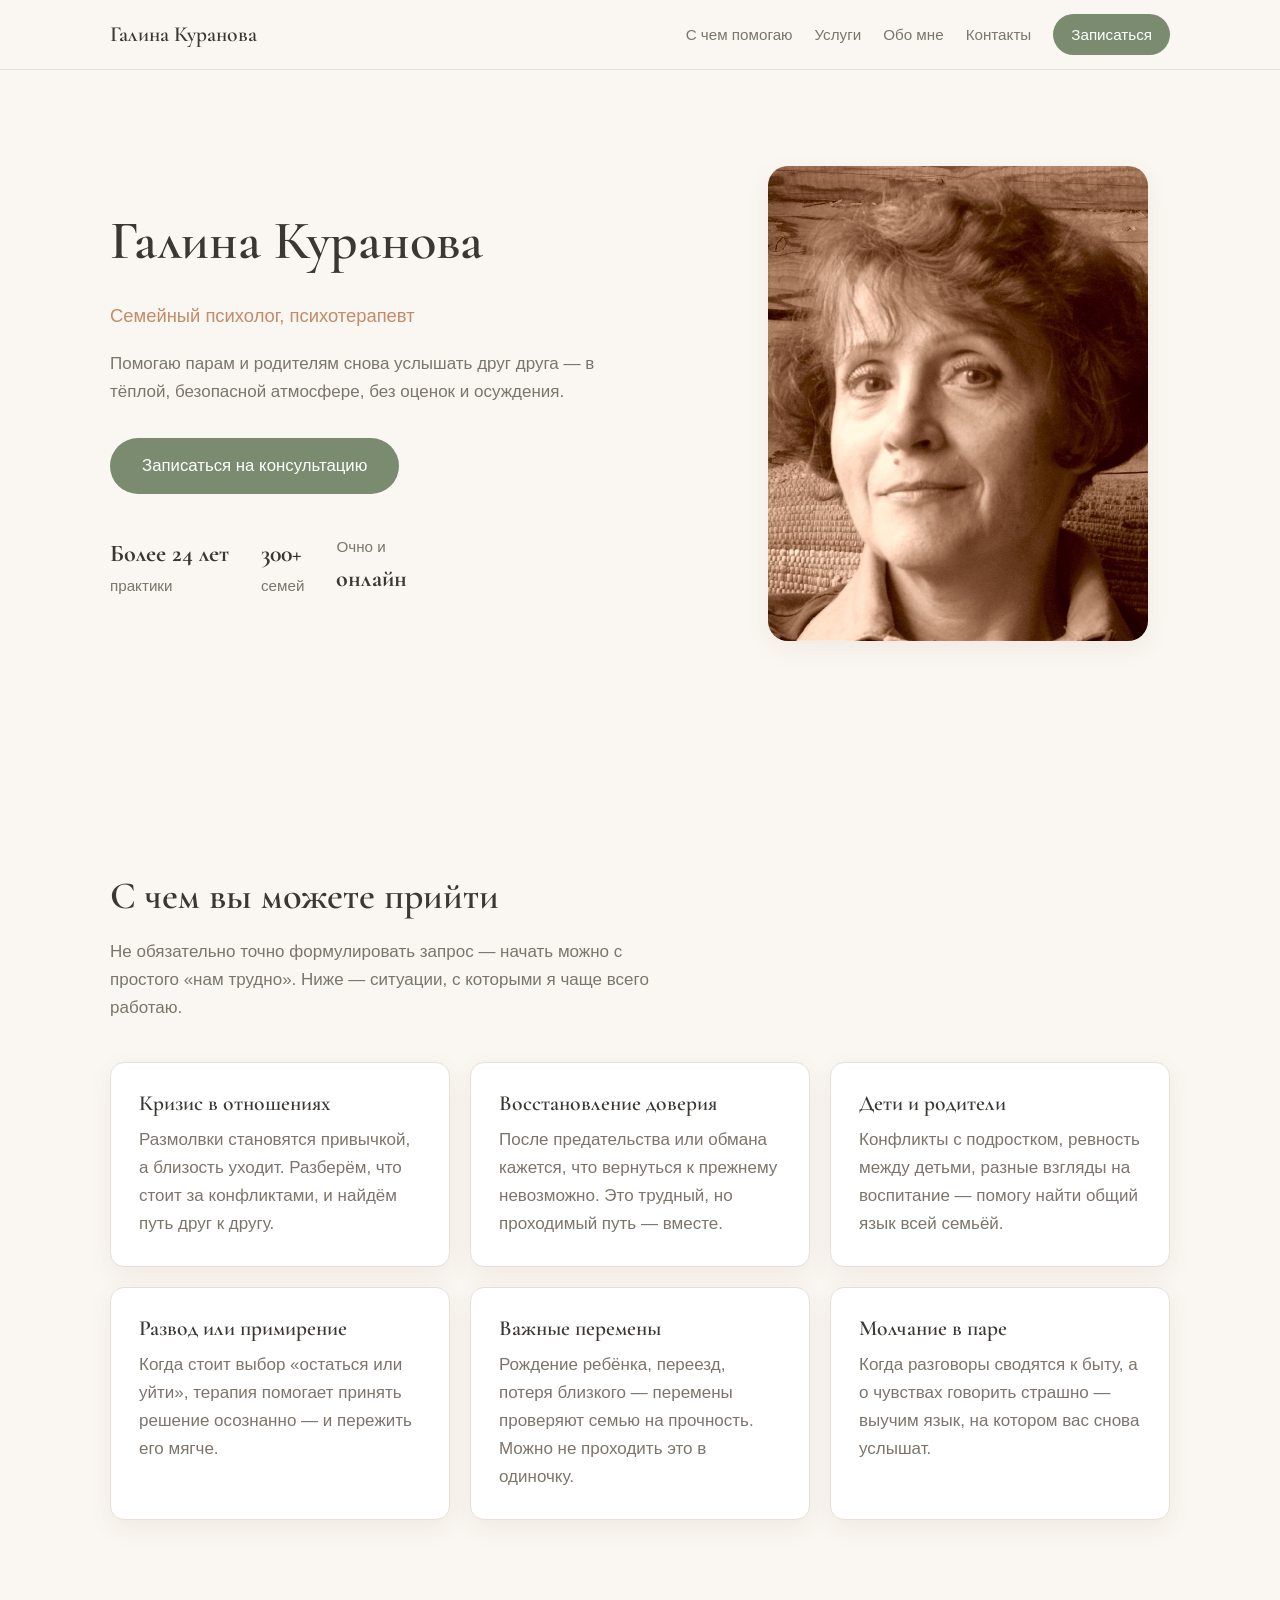
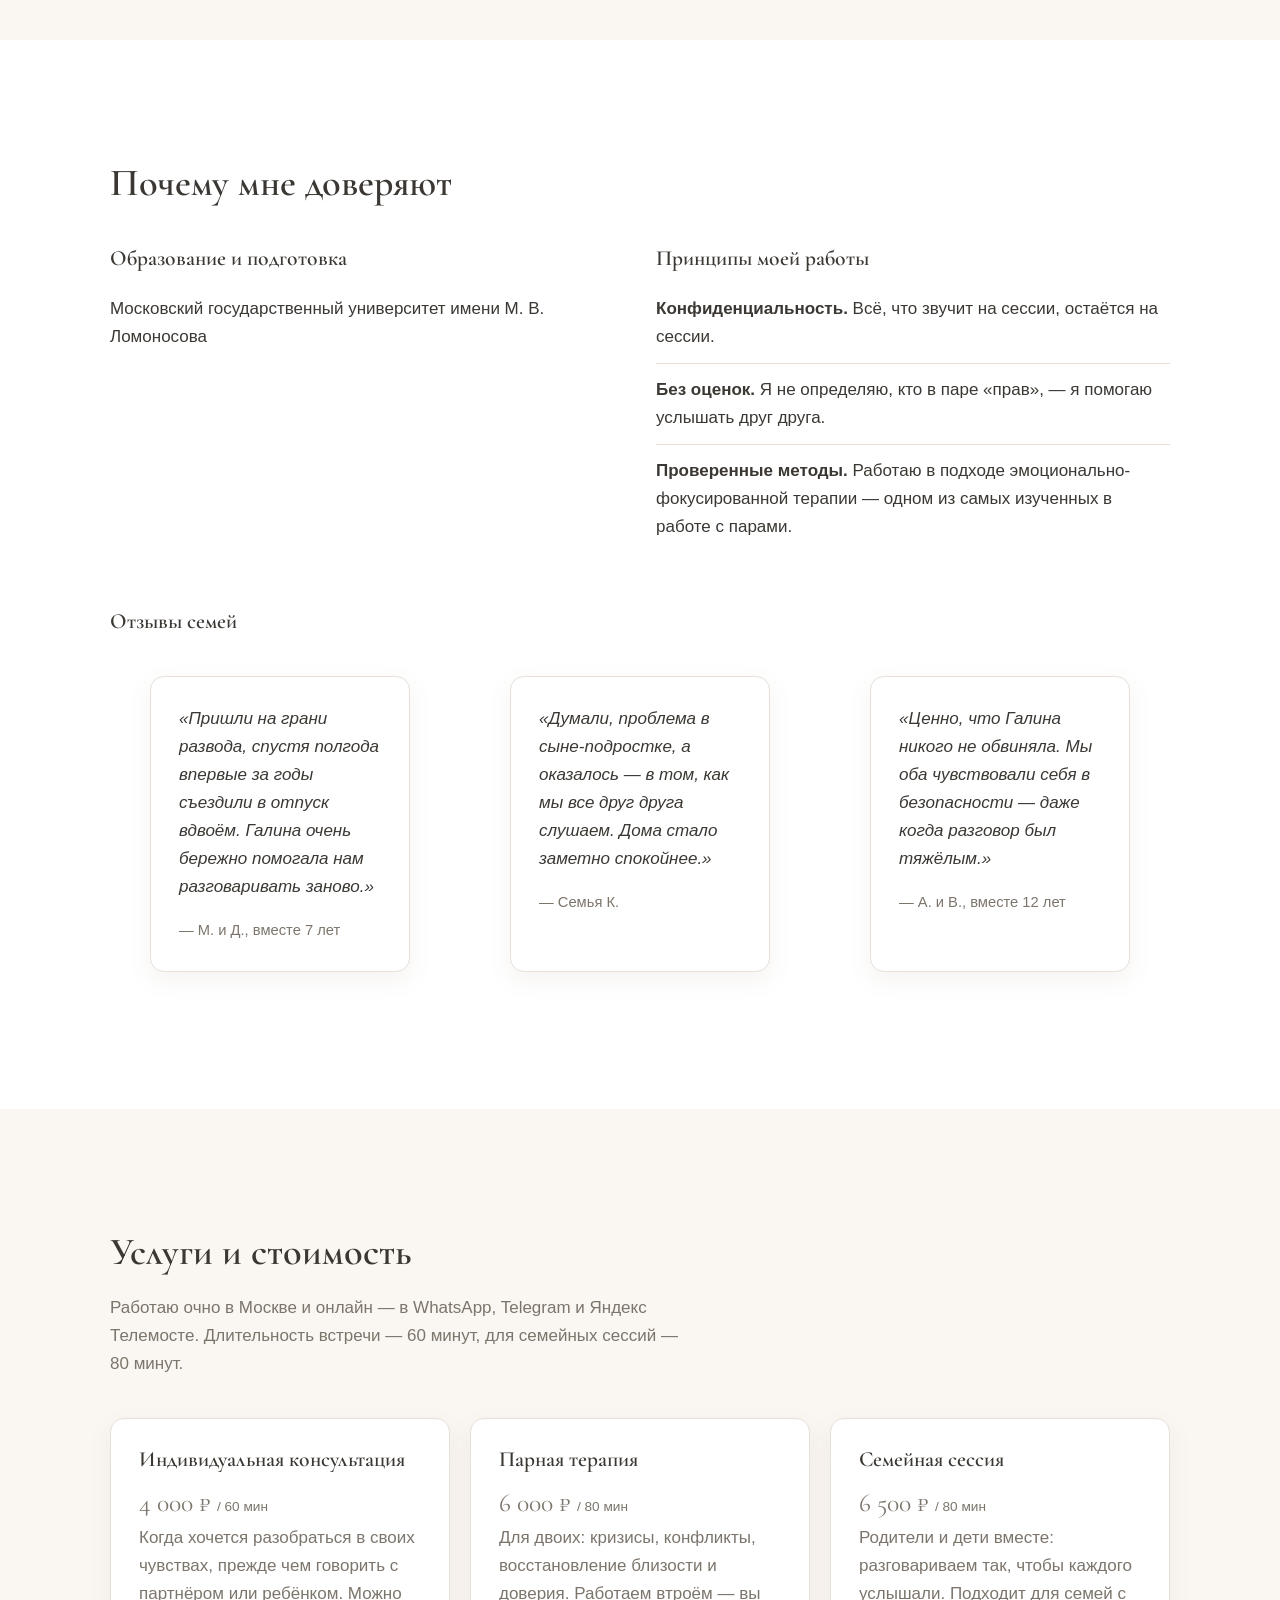
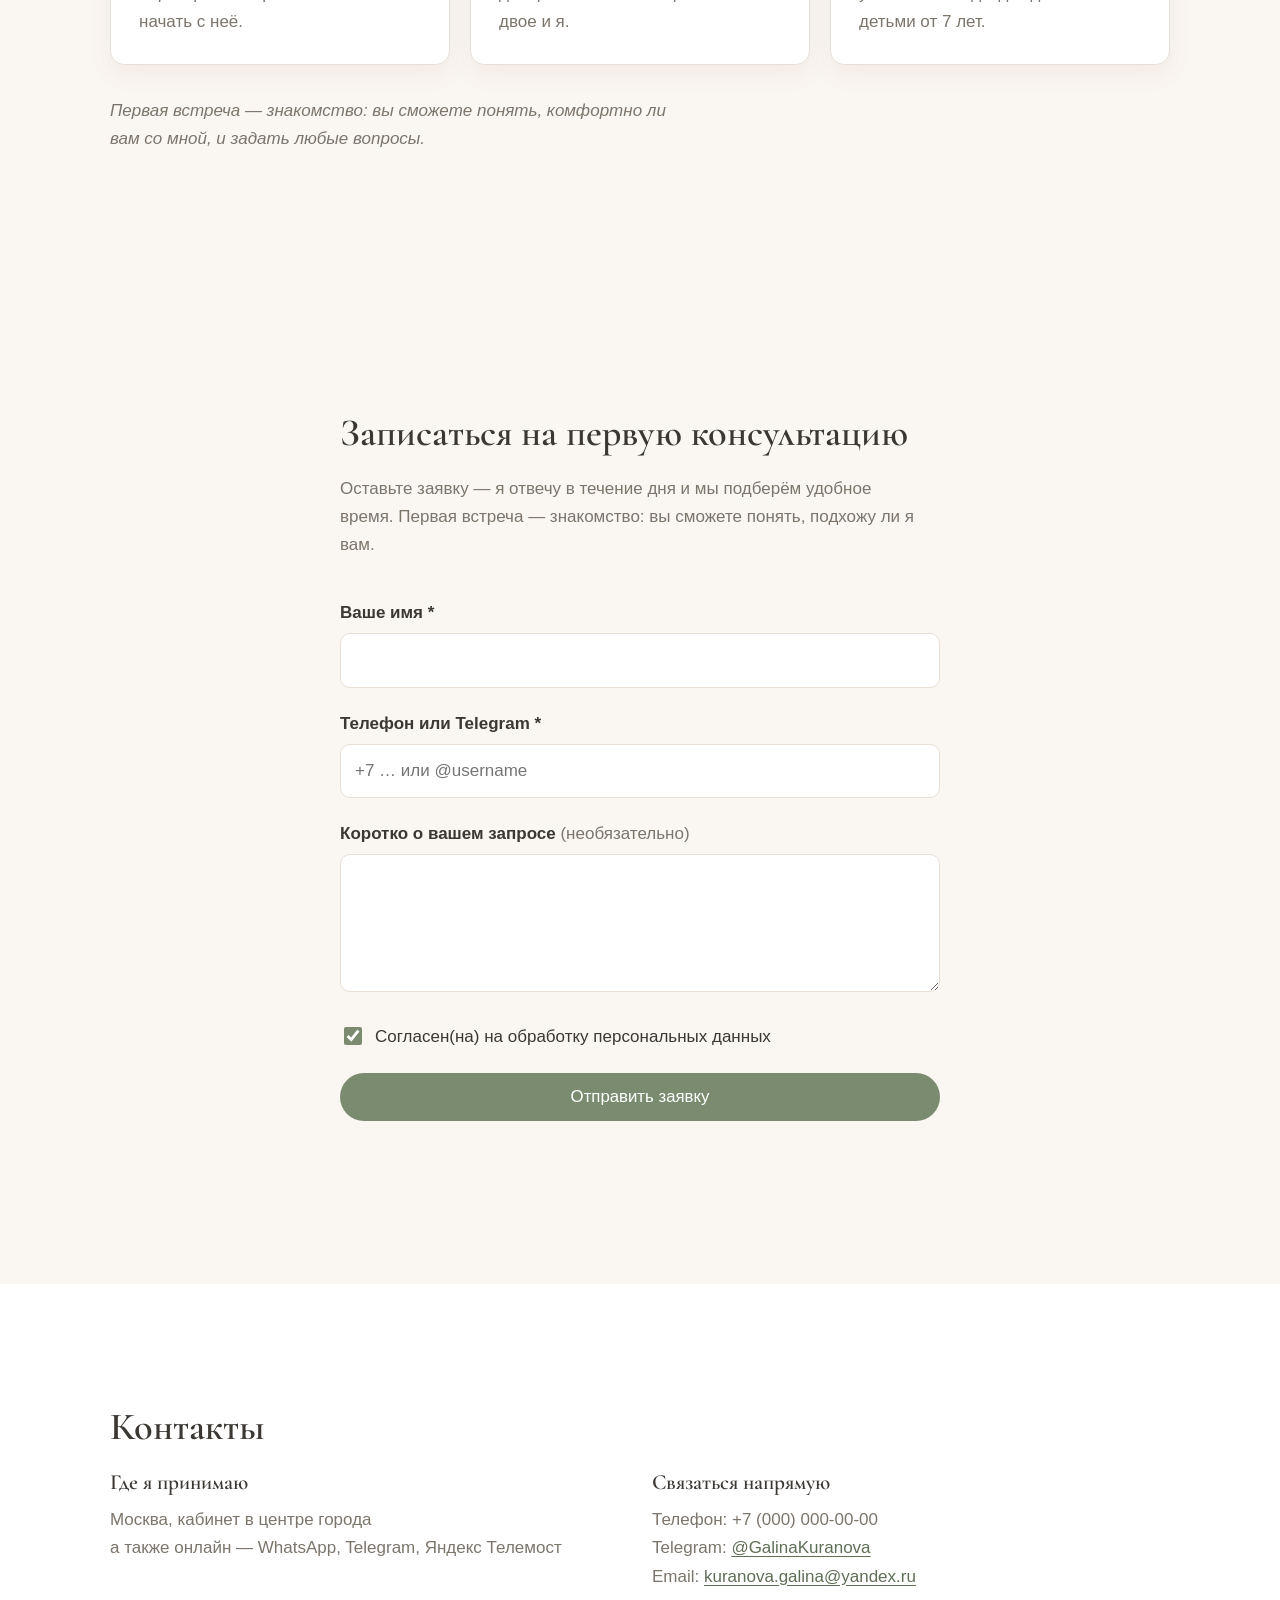
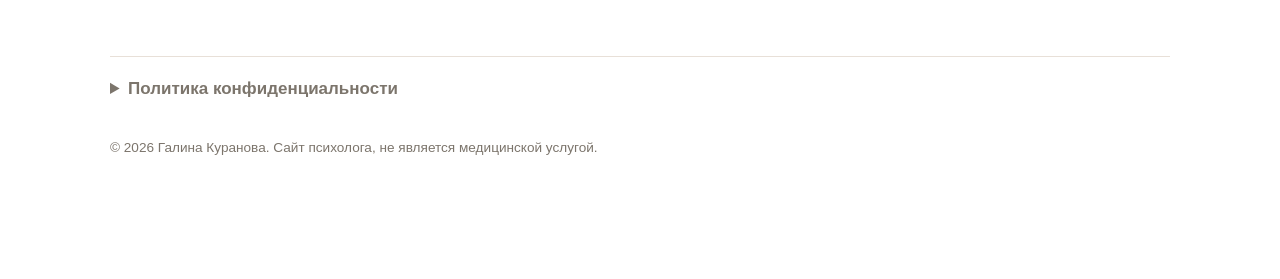
==== commit 8a009e76: "Реальные данные: контакты, образование, опыт, формат работы - Telegram @GalinaKuranova, email kurano" ====
--- a/index.html
+++ b/index.html
@@ -47,7 +47,7 @@
           </p>
           <a href="#form" class="btn btn-primary">Записаться на консультацию</a>
           <ul class="hero-facts">
-            <li><strong>8 лет</strong> практики</li>
+            <li><strong>Более 24 лет</strong> практики</li>
             <li><strong>300+</strong> семей</li>
             <li>Очно и <strong>онлайн</strong></li>
           </ul>
@@ -103,12 +103,9 @@
         <div class="trust-columns">
           <div class="trust-block">
             <h3>Образование и подготовка</h3>
-            <!-- ЗАМЕНИТЬ: ваши дипломы и курсы -->
+            <!-- ЗАМЕНИТЬ: дополнить списком курсов и сертификаций -->
             <ul class="trust-list">
-              <li><span class="trust-year">2016</span> МГУ, факультет психологии, клиническая психология</li>
-              <li><span class="trust-year">2018</span> Сертификация по эмоционально-фокусированной терапии (ЭФТ)</li>
-              <li><span class="trust-year">2020</span> Специализация «Системная семейная психотерапия»</li>
-              <li><span class="trust-year">2023</span> Супервизия и личная терапия — непрерывно</li>
+              <li>Московский государственный университет имени М. В. Ломоносова</li>
             </ul>
           </div>
 
@@ -147,7 +144,7 @@
         <h2>Услуги и стоимость</h2>
         <p class="section-lead">
           <!-- ЗАМЕНИТЬ: актуальные цены и форматы -->
-          Работаю очно в Москве и онлайн. Длительность встречи — 60 минут,
+          Работаю очно в Москве и онлайн — в WhatsApp, Telegram и Яндекс Телемосте. Длительность встречи — 60 минут,
           для семейных сессий — 80 минут.
         </p>
         <div class="cards-grid">
@@ -215,18 +212,18 @@
     <footer id="contacts" class="section section-alt site-footer">
       <div class="container">
         <h2>Контакты</h2>
-        <!-- ЗАМЕНИТЬ: город, контакты, ссылки -->
+        <!-- ЗАМЕНИТЬ: телефон -->
         <div class="contacts-grid">
           <div>
             <h3>Где я принимаю</h3>
-            <p>Москва, кабинет в центре города<br>а также онлайн из любой точки мира</p>
+            <p>Москва, кабинет в центре города<br>а также онлайн — WhatsApp, Telegram, Яндекс Телемост</p>
           </div>
           <div>
             <h3>Связаться напрямую</h3>
             <p>
-              Телефон: <a href="tel:+70000000000">+7 (000) 000-00-00</a><br>
-              Telegram: <a href="https://t.me/username" rel="noopener">@username</a><br>
-              Email: <a href="mailto:hello@example.ru">hello@example.ru</a>
+              Телефон: +7 (000) 000-00-00<br>
+              Telegram: <a href="https://t.me/GalinaKuranova" rel="noopener">@GalinaKuranova</a><br>
+              Email: <a href="mailto:kuranova.galina@yandex.ru">kuranova.galina@yandex.ru</a>
             </p>
           </div>
         </div>
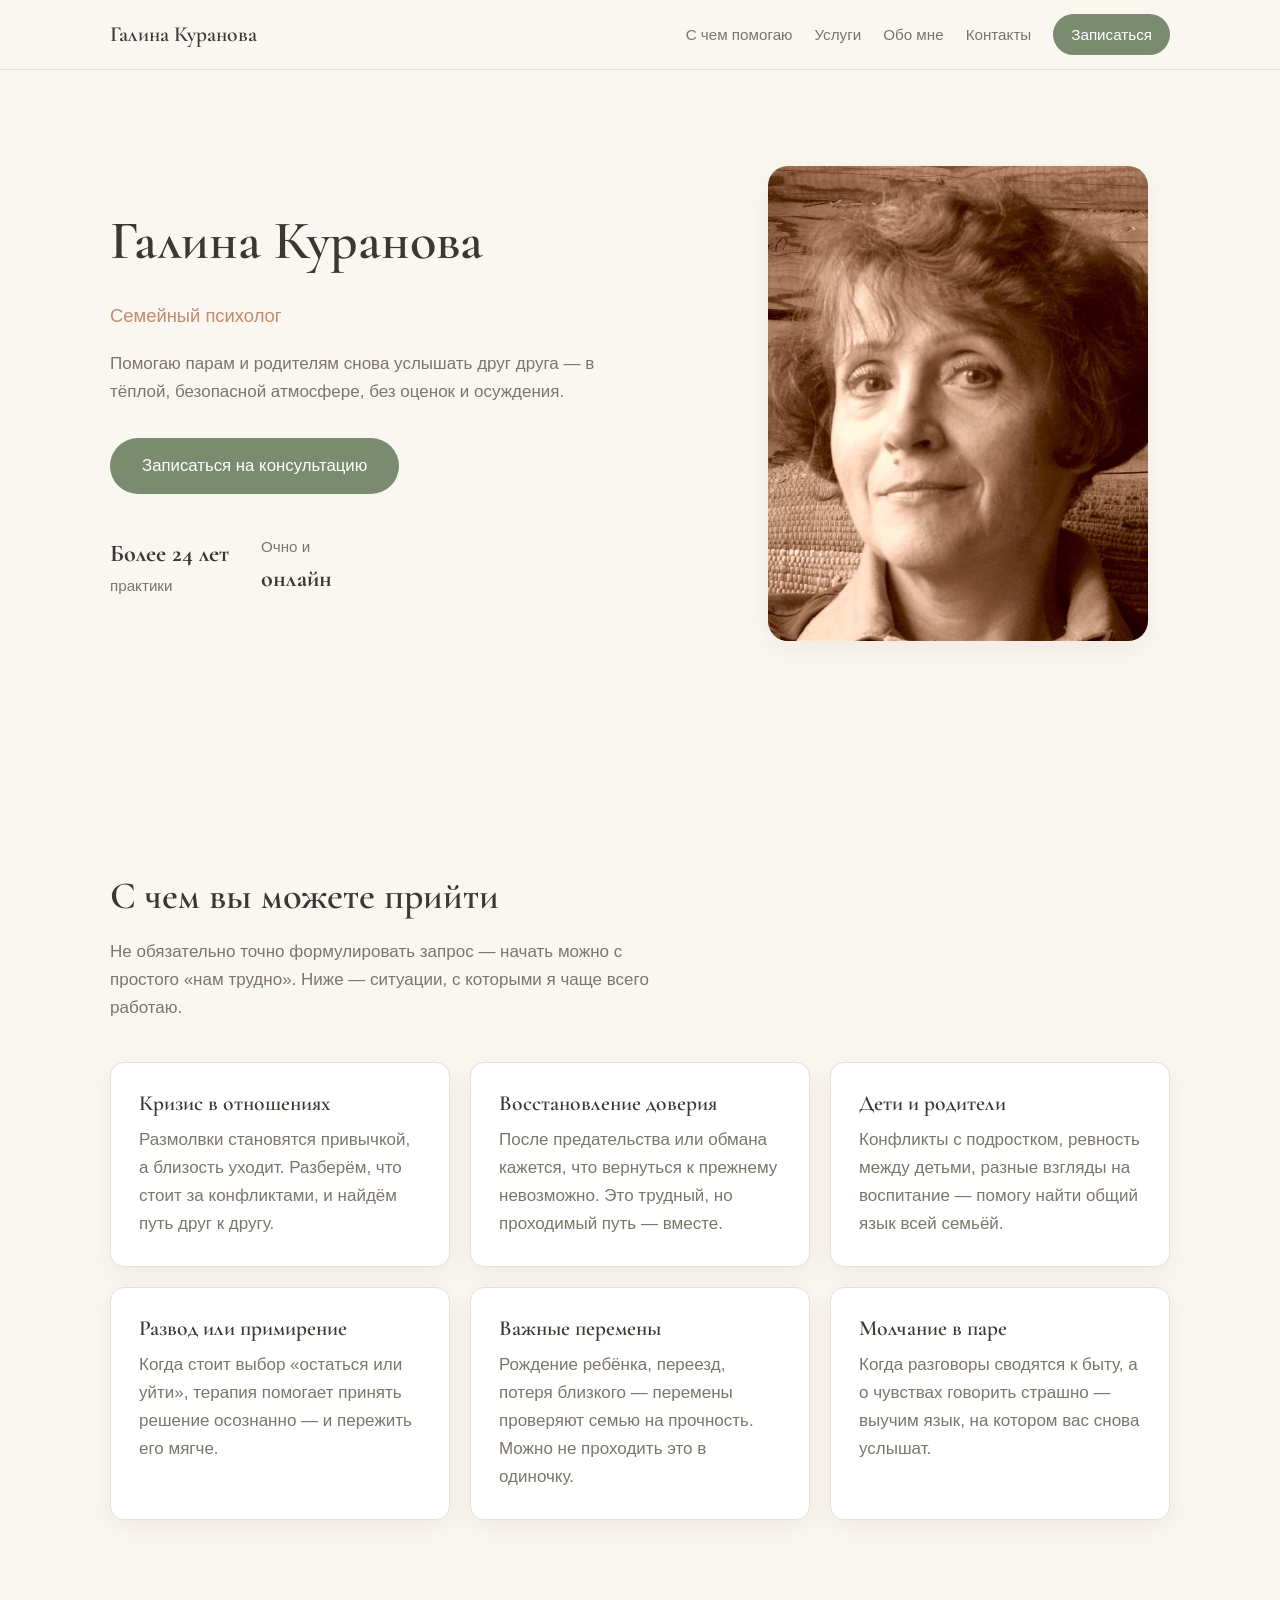
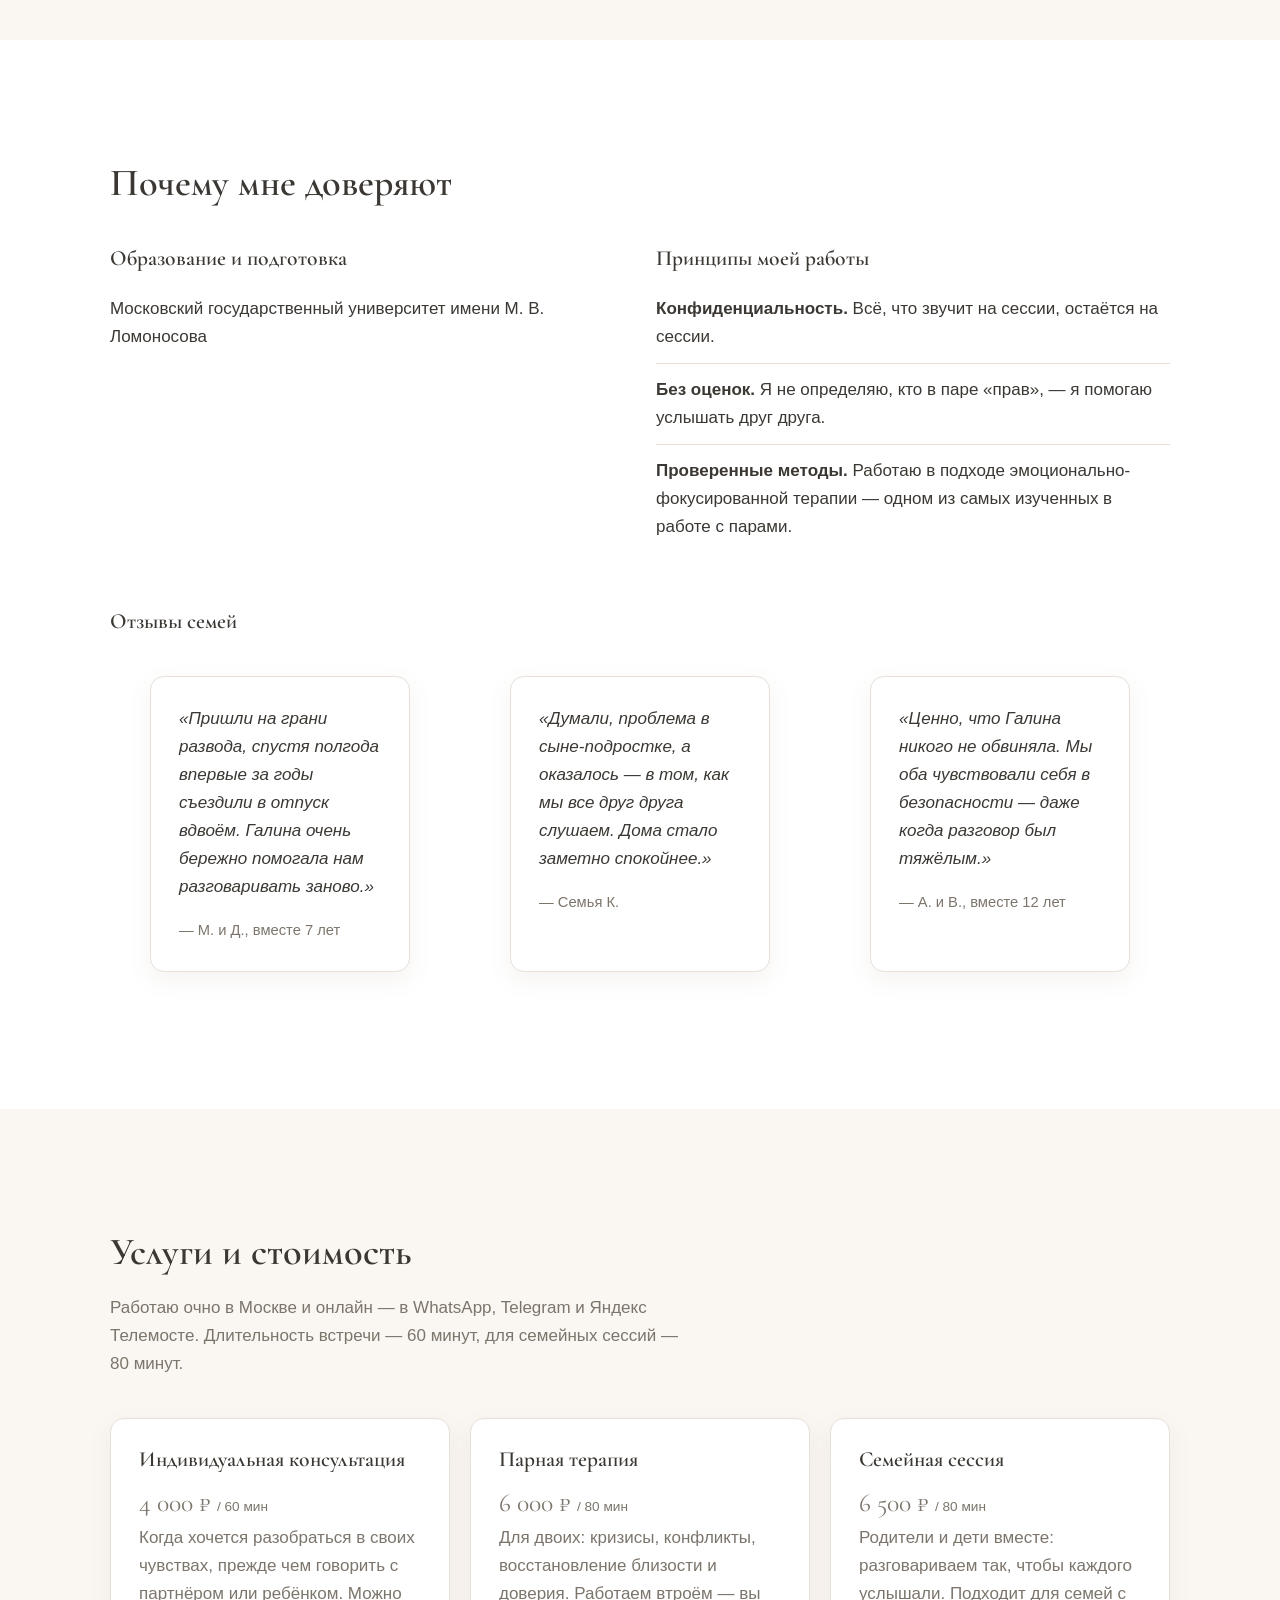
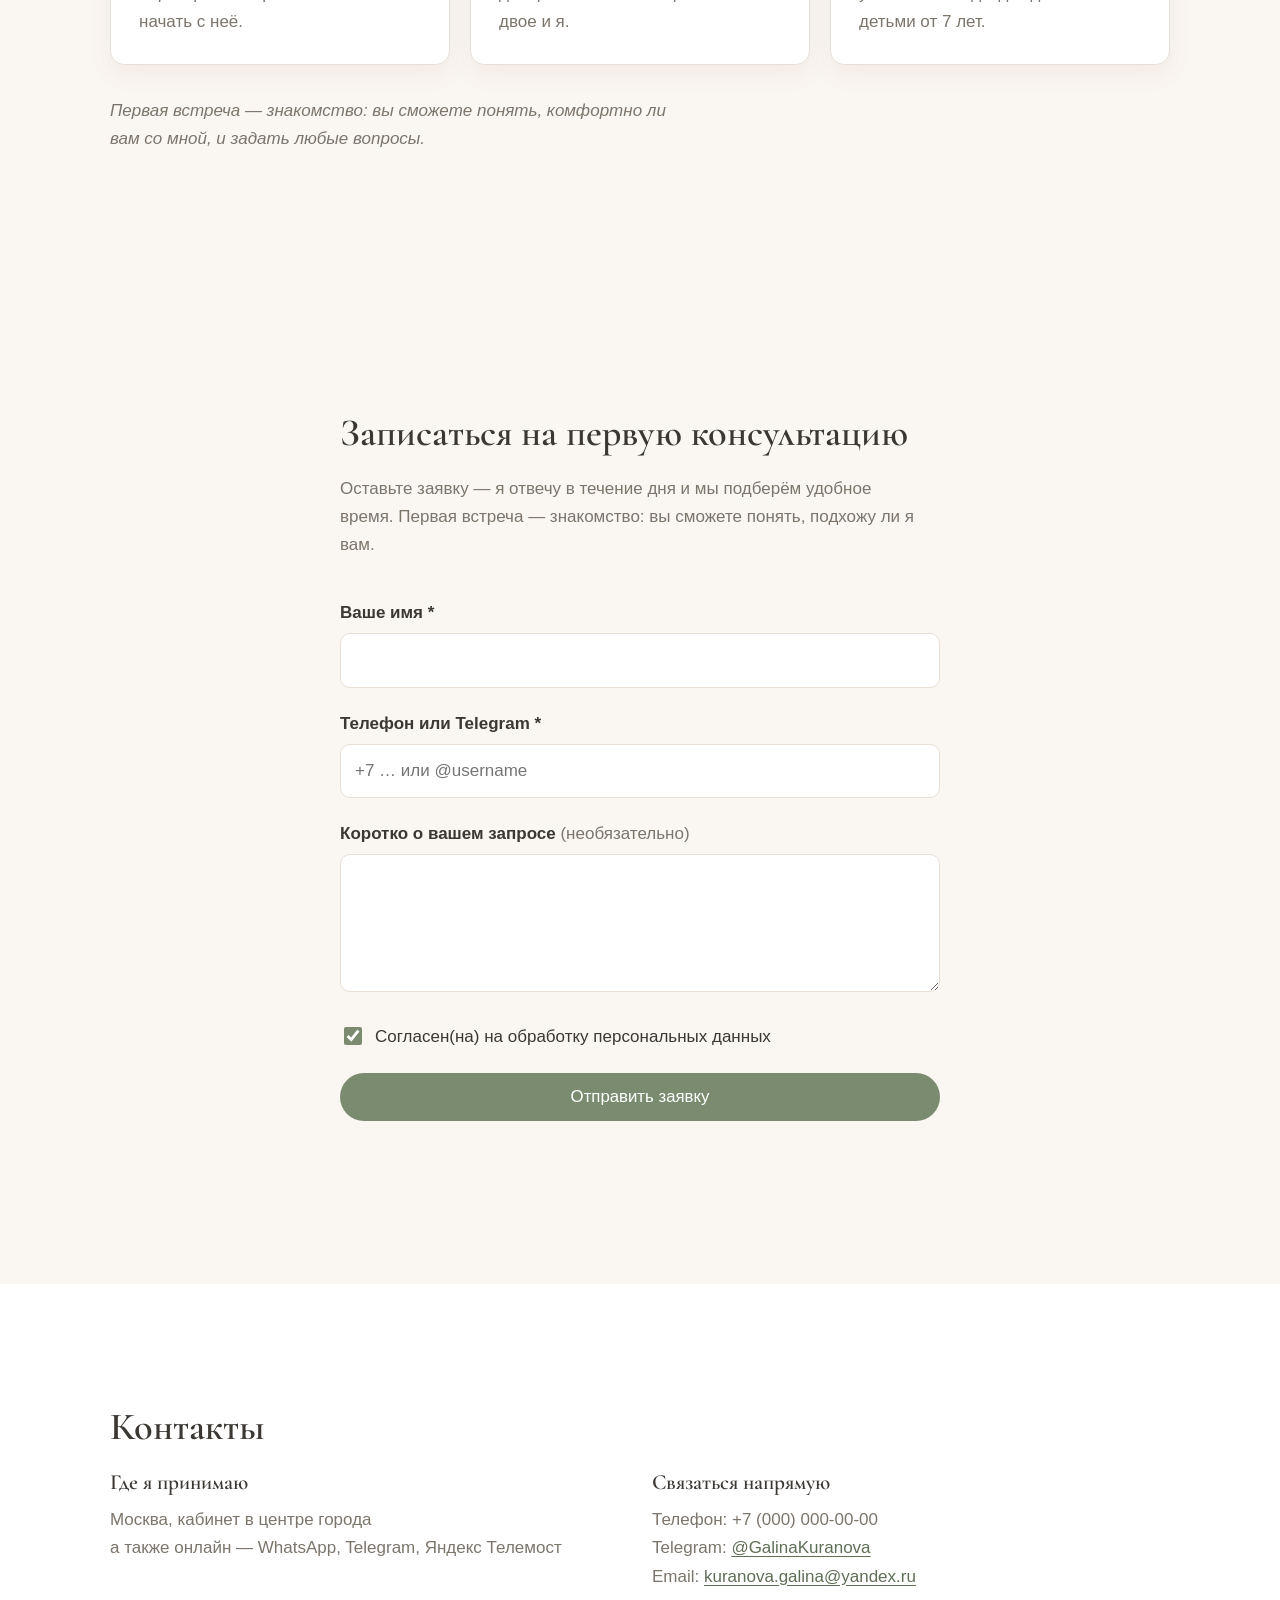
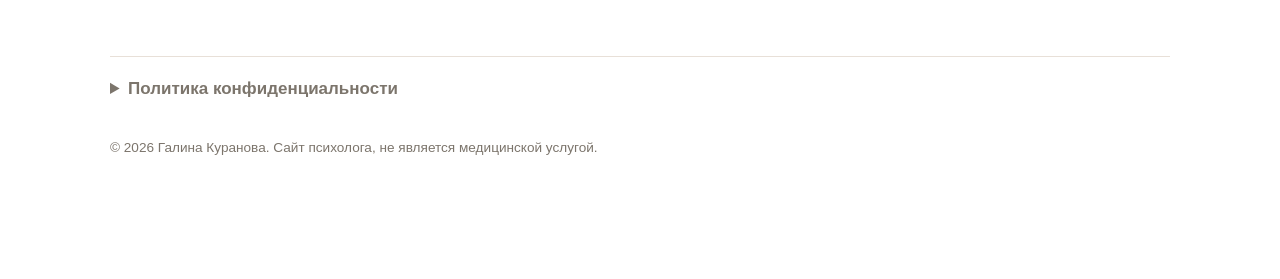
==== commit 44b87c9e: "Убрано слово «психотерапевт» и факт «300+ семей»; специализация везде — «семейный психолог» Co-Autho" ====
--- a/index.html
+++ b/index.html
@@ -4,7 +4,7 @@
   <meta charset="UTF-8">
   <meta name="viewport" content="width=device-width, initial-scale=1.0">
   <!-- ЗАМЕНИТЬ: имя и описание для поисковиков -->
-  <title>Галина Куранова — семейный психолог, психотерапевт</title>
+  <title>Галина Куранова — семейный психолог</title>
   <meta name="description" content="Семейная терапия в тёплой и бережной атмосфере. Помогаю парам и родителям восстановить близость и понимание. Очно и онлайн.">
   <!-- Open Graph -->
   <meta property="og:title" content="Галина Куранова — семейный психолог">
@@ -40,7 +40,7 @@
         <div class="hero-text">
           <!-- ЗАМЕНИТЬ: имя, специализация, подзаголовок, факты -->
           <h1>Галина Куранова</h1>
-          <p class="hero-subtitle">Семейный психолог, психотерапевт</p>
+          <p class="hero-subtitle">Семейный психолог</p>
           <p class="hero-lead">
             Помогаю парам и родителям снова услышать друг друга — в тёплой,
             безопасной атмосфере, без оценок и осуждения.
@@ -48,12 +48,11 @@
           <a href="#form" class="btn btn-primary">Записаться на консультацию</a>
           <ul class="hero-facts">
             <li><strong>Более 24 лет</strong> практики</li>
-            <li><strong>300+</strong> семей</li>
             <li>Очно и <strong>онлайн</strong></li>
           </ul>
         </div>
         <div class="hero-photo">
-          <img src="img/photo.jpg" width="900" height="817" alt="Галина Куранова, семейный психолог и психотерапевт">
+          <img src="img/photo.jpg" width="900" height="817" alt="Галина Куранова, семейный психолог">
         </div>
       </div>
     </section>
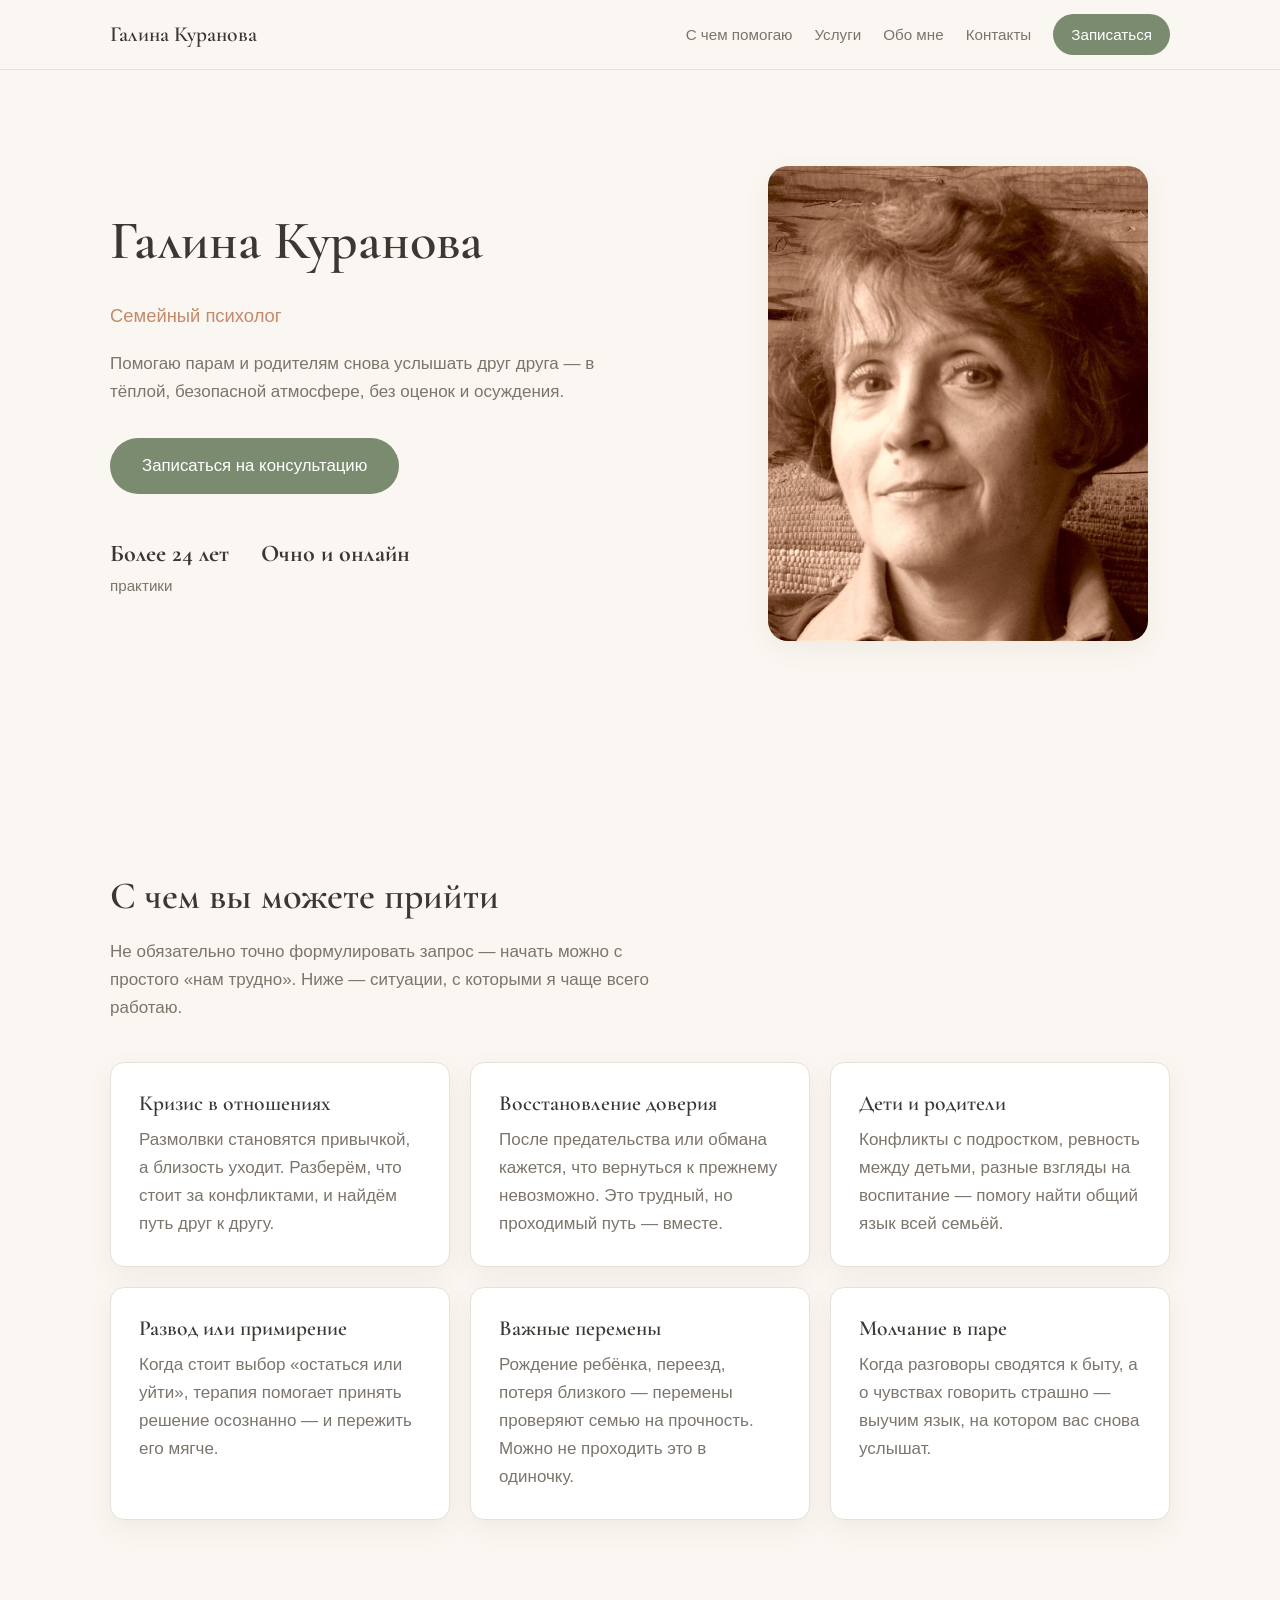
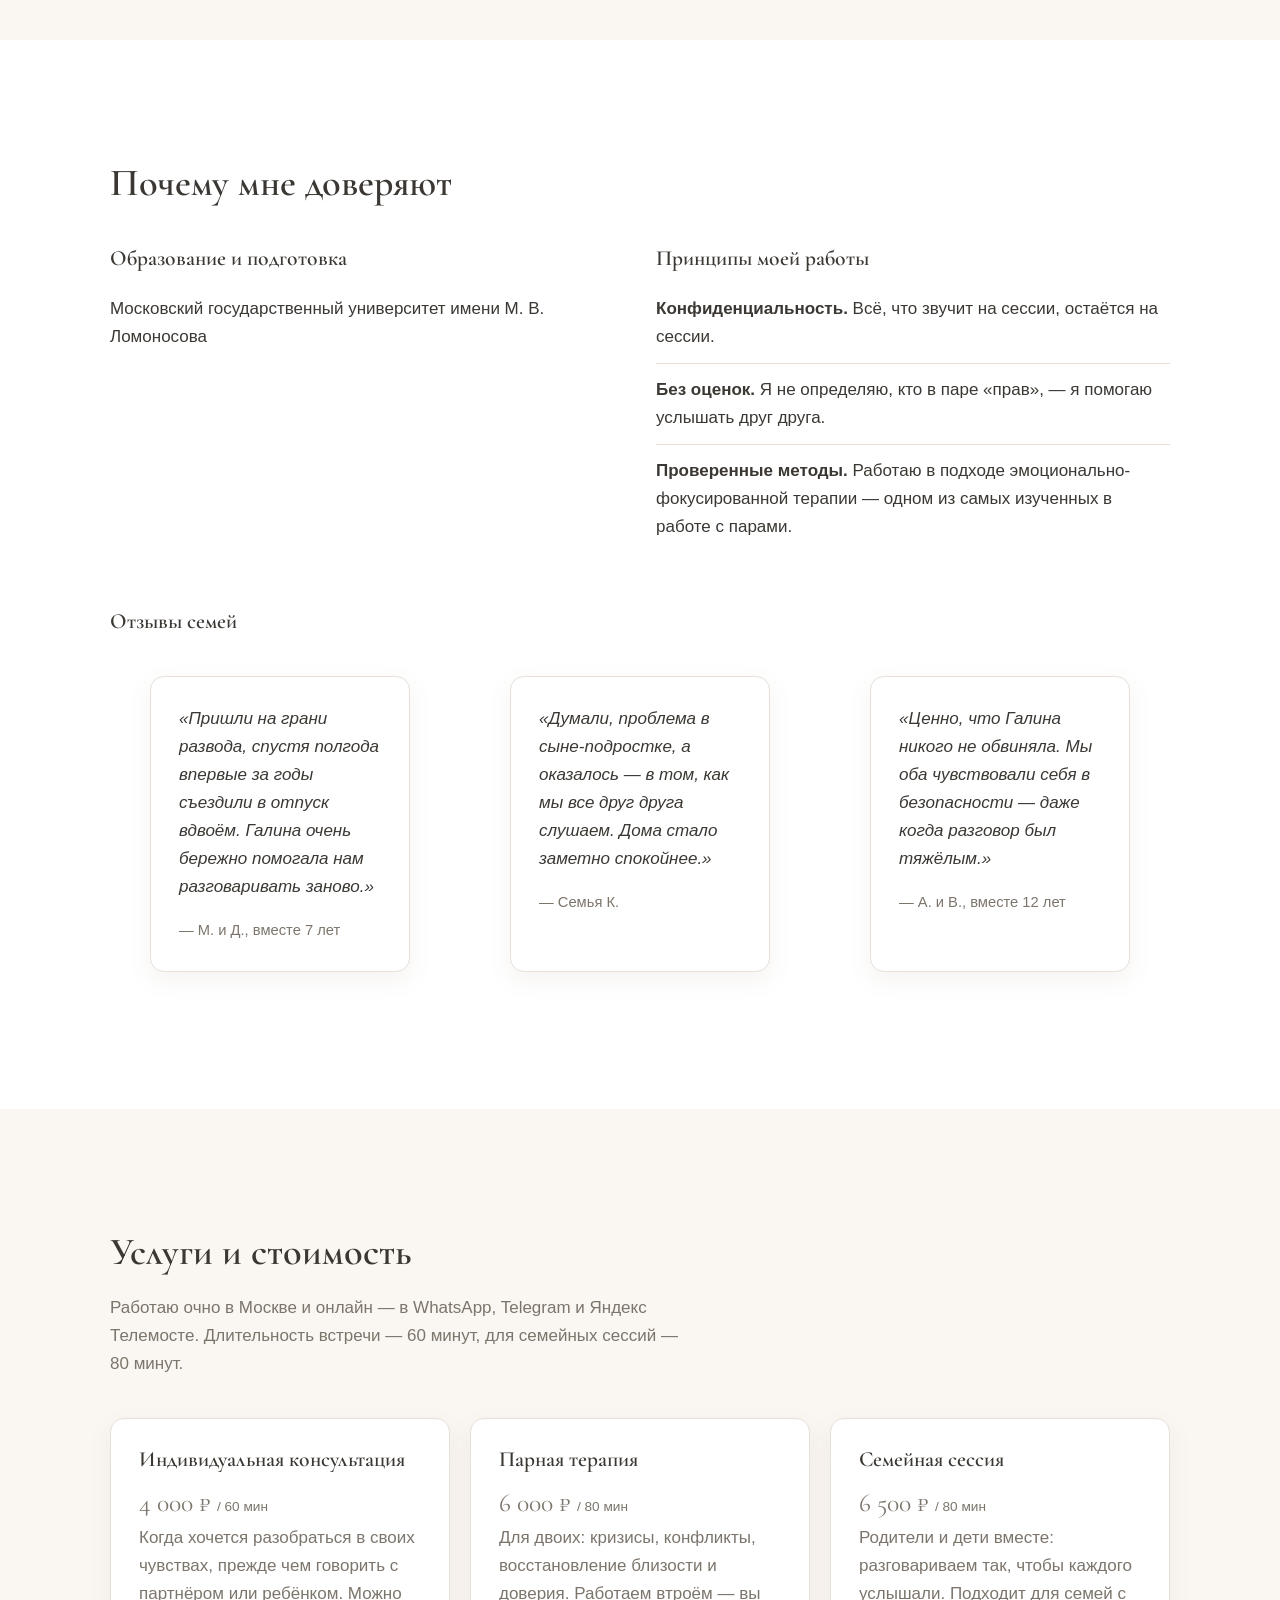
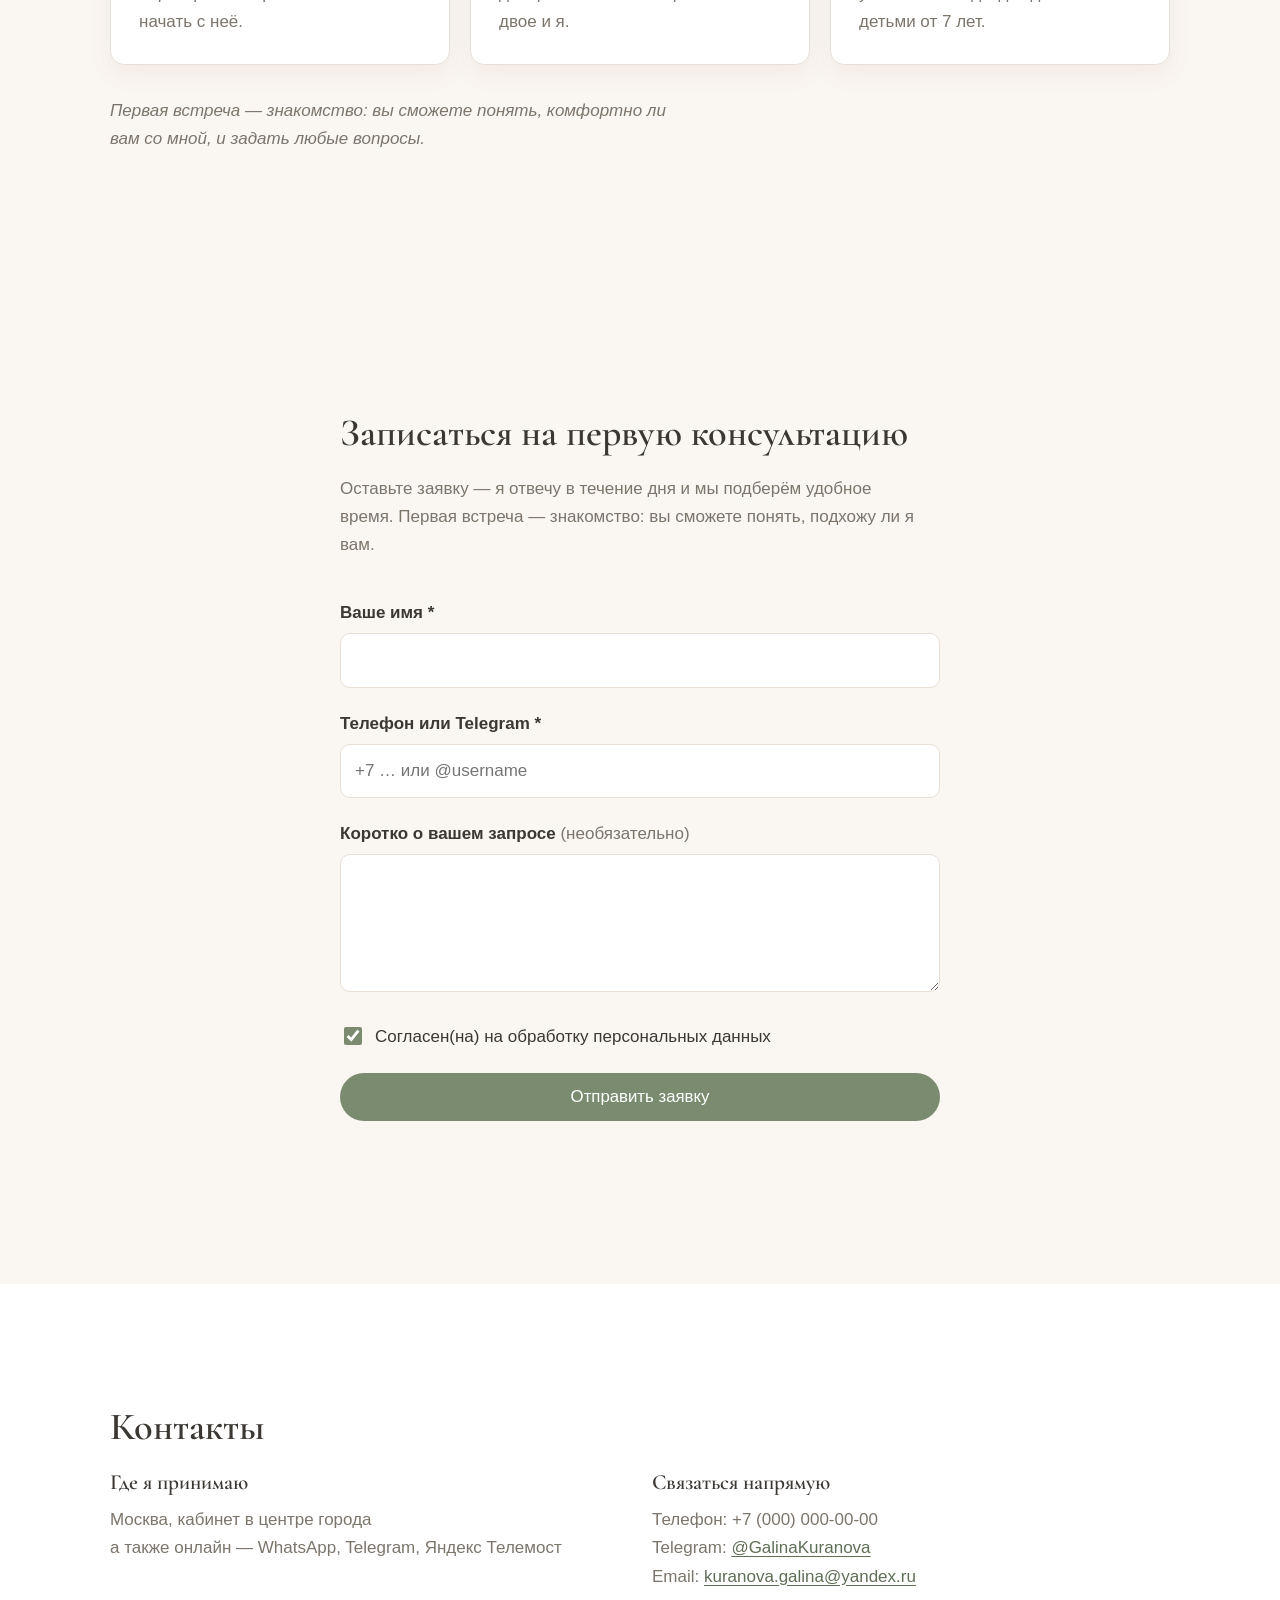
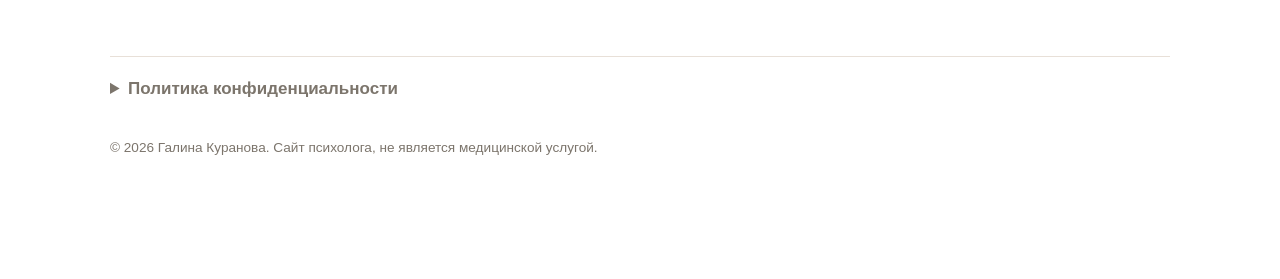
==== commit 0fac6df8: "Выровнены факты под кнопкой в hero: оба пункта в единой структуре (крупная строка факта сверху) Co-A" ====
--- a/index.html
+++ b/index.html
@@ -48,7 +48,7 @@
           <a href="#form" class="btn btn-primary">Записаться на консультацию</a>
           <ul class="hero-facts">
             <li><strong>Более 24 лет</strong> практики</li>
-            <li>Очно и <strong>онлайн</strong></li>
+            <li><strong>Очно и онлайн</strong></li>
           </ul>
         </div>
         <div class="hero-photo">
